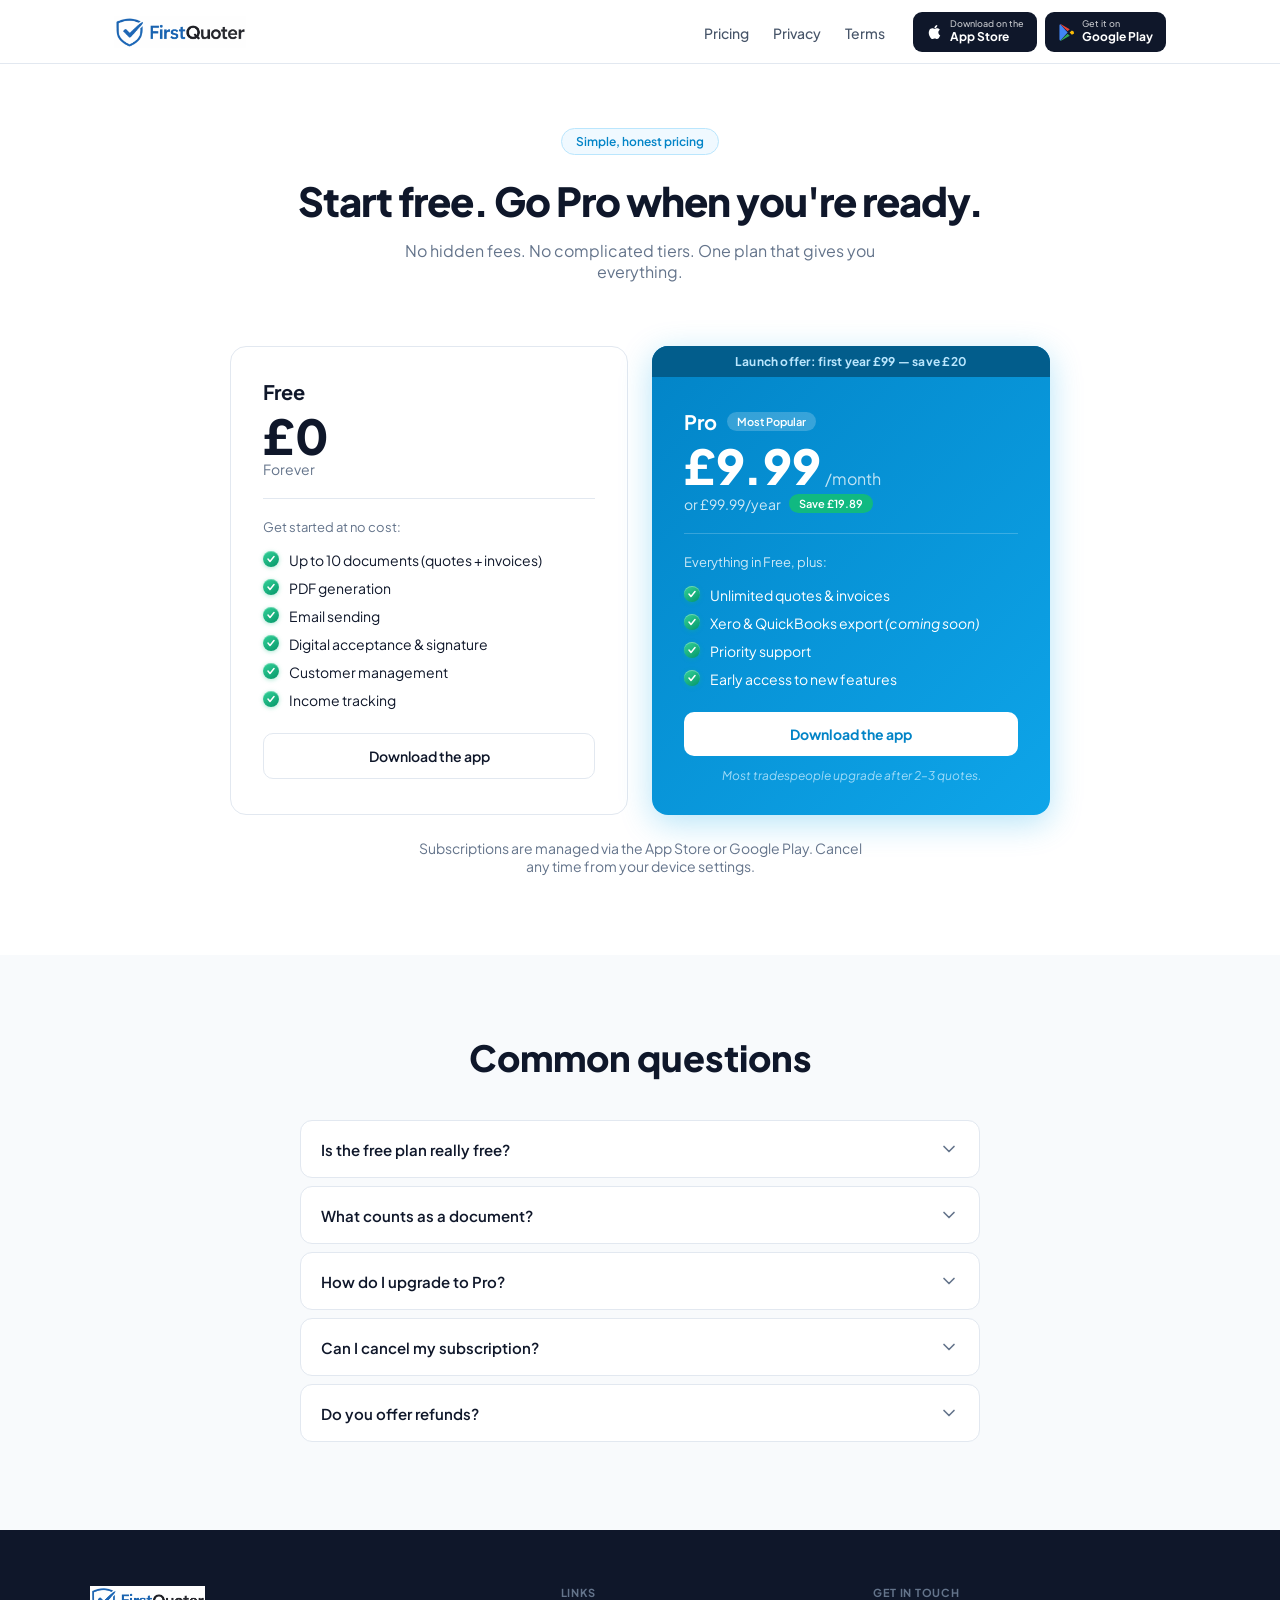
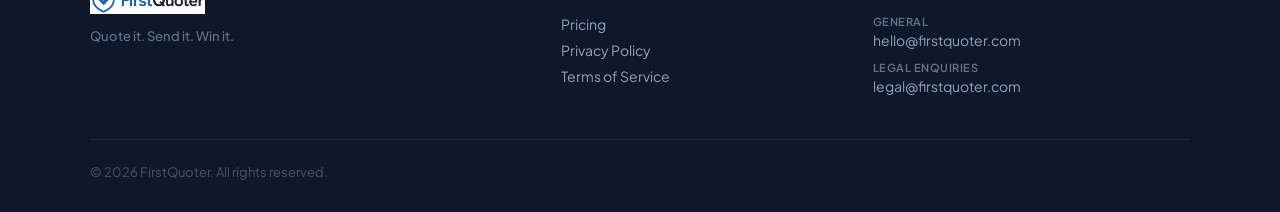
==== pricing.html @ 71fec4ec "Revision 1" ====
<!DOCTYPE html>
<!-- Styles: style.css -->
<html lang="en">
<head>
  <meta charset="UTF-8" />
  <meta name="viewport" content="width=device-width, initial-scale=1.0" />
  <title>Pricing — FirstQuoter</title>
  <meta name="description" content="Simple, honest pricing for FirstQuoter. Start free with 10 documents, upgrade to Pro for £9.99/month." />
  <meta property="og:title" content="Pricing — FirstQuoter" />
  <meta property="og:description" content="Simple, honest pricing. Start free, upgrade to Pro when you're ready." />
  <meta property="og:url" content="https://firstquoter.com/pricing.html" />
  <meta property="og:type" content="website" />
  <meta property="og:image" content="https://firstquoter.com/og-image.png" />
  <meta name="twitter:card" content="summary_large_image" />
  <meta name="twitter:image" content="https://firstquoter.com/og-image.png" />
  <link href="https://fonts.googleapis.com/css2?family=Plus+Jakarta+Sans:wght@400;500;600;700;800&display=swap" rel="stylesheet" />
  <link rel="stylesheet" href="style.css" />
</head>
<body>

<nav class="site-nav">
  <div class="nav-inner">
    <a href="index.html" class="nav-logo">
      <img src="FQ Main Logo.png" alt="FirstQuoter" height="32" />
    </a>
    <div class="nav-right">
      <ul class="nav-links">
        <li><a href="pricing.html">Pricing</a></li>
        <li><a href="privacy.html">Privacy</a></li>
        <li><a href="terms.html">Terms</a></li>
      </ul>
      <div class="nav-badges">
        <!-- TODO: Add App Store link when live -->
        <a href="#" class="store-badge" aria-label="Download on the App Store">
          <svg xmlns="http://www.w3.org/2000/svg" viewBox="0 0 24 24" fill="white" width="17" height="20">
            <path d="M18.71 19.5c-.83 1.24-1.71 2.45-3.05 2.47-1.34.03-1.77-.79-3.29-.79-1.53 0-2 .77-3.27.82-1.31.05-2.3-1.32-3.14-2.53C4.25 17 2.94 12.45 4.7 9.39c.87-1.52 2.43-2.48 4.12-2.51 1.28-.02 2.5.87 3.29.87.78 0 2.26-1.07 3.8-.91.65.03 2.47.26 3.64 1.98-.09.06-2.17 1.28-2.15 3.81.03 3.02 2.65 4.03 2.68 4.04-.03.07-.42 1.44-1.38 2.83M13 3.5c.73-.83 1.94-1.46 2.94-1.5.13 1.17-.34 2.35-1.04 3.19-.69.85-1.83 1.51-2.95 1.42-.15-1.15.41-2.35 1.05-3.11z"/>
          </svg>
          <div class="store-badge-text">
            <span class="store-badge-sub">Download on the</span>
            <span class="store-badge-name">App Store</span>
          </div>
        </a>
        <!-- TODO: Add Google Play link when live -->
        <a href="#" class="store-badge" aria-label="Get it on Google Play">
          <svg xmlns="http://www.w3.org/2000/svg" viewBox="0 0 24 24" width="17" height="17">
            <path d="M3.18 23.76c.32.18.68.2 1.03.06l12.35-7.13-2.96-2.97-10.42 10.04z" fill="#34A853"/>
            <path d="M22.15 10.55l-2.56-1.46L16.4 12l3.2 3.2 2.57-1.49c.74-.43.74-1.73-.02-2.16z" fill="#FBBC05"/>
            <path d="M4.21.18L16.56 7.3l-2.96 2.97L3.18.24A1.18 1.18 0 0 1 4.21.18z" fill="#EA4335"/>
            <path d="M3.18.24C2.45.67 2 1.42 2 2.34v19.32c0 .92.45 1.67 1.18 2.1l10.42-11.76L3.18.24z" fill="#4285F4"/>
          </svg>
          <div class="store-badge-text">
            <span class="store-badge-sub">Get it on</span>
            <span class="store-badge-name">Google Play</span>
          </div>
        </a>
      </div>
    </div>
    <button class="nav-hamburger" aria-label="Toggle menu" aria-expanded="false">
      <span></span><span></span><span></span>
    </button>
  </div>
  <div class="nav-mobile-menu" id="mobile-menu">
    <ul class="nav-links">
      <li><a href="pricing.html">Pricing</a></li>
      <li><a href="privacy.html">Privacy</a></li>
      <li><a href="terms.html">Terms</a></li>
    </ul>
    <div class="nav-badges">
      <!-- TODO: Add App Store link when live -->
      <a href="#" class="store-badge" aria-label="Download on the App Store">
        <svg xmlns="http://www.w3.org/2000/svg" viewBox="0 0 24 24" fill="white" width="17" height="20">
          <path d="M18.71 19.5c-.83 1.24-1.71 2.45-3.05 2.47-1.34.03-1.77-.79-3.29-.79-1.53 0-2 .77-3.27.82-1.31.05-2.3-1.32-3.14-2.53C4.25 17 2.94 12.45 4.7 9.39c.87-1.52 2.43-2.48 4.12-2.51 1.28-.02 2.5.87 3.29.87.78 0 2.26-1.07 3.8-.91.65.03 2.47.26 3.64 1.98-.09.06-2.17 1.28-2.15 3.81.03 3.02 2.65 4.03 2.68 4.04-.03.07-.42 1.44-1.38 2.83M13 3.5c.73-.83 1.94-1.46 2.94-1.5.13 1.17-.34 2.35-1.04 3.19-.69.85-1.83 1.51-2.95 1.42-.15-1.15.41-2.35 1.05-3.11z"/>
        </svg>
        <div class="store-badge-text">
          <span class="store-badge-sub">Download on the</span>
          <span class="store-badge-name">App Store</span>
        </div>
      </a>
      <!-- TODO: Add Google Play link when live -->
      <a href="#" class="store-badge" aria-label="Get it on Google Play">
        <svg xmlns="http://www.w3.org/2000/svg" viewBox="0 0 24 24" width="17" height="17">
          <path d="M3.18 23.76c.32.18.68.2 1.03.06l12.35-7.13-2.96-2.97-10.42 10.04z" fill="#34A853"/>
          <path d="M22.15 10.55l-2.56-1.46L16.4 12l3.2 3.2 2.57-1.49c.74-.43.74-1.73-.02-2.16z" fill="#FBBC05"/>
          <path d="M4.21.18L16.56 7.3l-2.96 2.97L3.18.24A1.18 1.18 0 0 1 4.21.18z" fill="#EA4335"/>
          <path d="M3.18.24C2.45.67 2 1.42 2 2.34v19.32c0 .92.45 1.67 1.18 2.1l10.42-11.76L3.18.24z" fill="#4285F4"/>
        </svg>
        <div class="store-badge-text">
          <span class="store-badge-sub">Get it on</span>
          <span class="store-badge-name">Google Play</span>
        </div>
      </a>
    </div>
  </div>
</nav>

<section class="pricing-hero">
  <span class="pill-badge">Simple, honest pricing</span>
  <h1>Start free. Go Pro when you're ready.</h1>
  <p>No hidden fees. No complicated tiers. One plan that gives you everything.</p>
</section>

<section class="pricing-cards-section">
  <div class="pricing-cards-wrap">

    <!-- FREE CARD -->
    <div class="pricing-card">
      <div class="pricing-plan-name">Free</div>
      <div class="pricing-price">£0</div>
      <div class="pricing-period">Forever</div>
      <hr class="pricing-divider">
      <div class="pricing-features-label">Get started at no cost:</div>
      <ul class="pricing-features-list">
        <li class="pricing-feature-item">
          <div class="tick-badge-sm">
            <svg width="8" height="8" viewBox="0 0 8 8" fill="none">
              <polyline points="1,4 3,6.5 7,1.5" stroke="white" stroke-width="1.5" stroke-linecap="round" stroke-linejoin="round"/>
            </svg>
          </div>
          <span>Up to 10 documents (quotes + invoices)</span>
        </li>
        <li class="pricing-feature-item">
          <div class="tick-badge-sm">
            <svg width="8" height="8" viewBox="0 0 8 8" fill="none">
              <polyline points="1,4 3,6.5 7,1.5" stroke="white" stroke-width="1.5" stroke-linecap="round" stroke-linejoin="round"/>
            </svg>
          </div>
          <span>PDF generation</span>
        </li>
        <li class="pricing-feature-item">
          <div class="tick-badge-sm">
            <svg width="8" height="8" viewBox="0 0 8 8" fill="none">
              <polyline points="1,4 3,6.5 7,1.5" stroke="white" stroke-width="1.5" stroke-linecap="round" stroke-linejoin="round"/>
            </svg>
          </div>
          <span>Email sending</span>
        </li>
        <li class="pricing-feature-item">
          <div class="tick-badge-sm">
            <svg width="8" height="8" viewBox="0 0 8 8" fill="none">
              <polyline points="1,4 3,6.5 7,1.5" stroke="white" stroke-width="1.5" stroke-linecap="round" stroke-linejoin="round"/>
            </svg>
          </div>
          <span>Digital acceptance &amp; signature</span>
        </li>
        <li class="pricing-feature-item">
          <div class="tick-badge-sm">
            <svg width="8" height="8" viewBox="0 0 8 8" fill="none">
              <polyline points="1,4 3,6.5 7,1.5" stroke="white" stroke-width="1.5" stroke-linecap="round" stroke-linejoin="round"/>
            </svg>
          </div>
          <span>Customer management</span>
        </li>
        <li class="pricing-feature-item">
          <div class="tick-badge-sm">
            <svg width="8" height="8" viewBox="0 0 8 8" fill="none">
              <polyline points="1,4 3,6.5 7,1.5" stroke="white" stroke-width="1.5" stroke-linecap="round" stroke-linejoin="round"/>
            </svg>
          </div>
          <span>Income tracking</span>
        </li>
      </ul>
      <!-- TODO: Add App Store link when live -->
      <a href="#" class="btn-outline-full">Download the app</a>
    </div>

    <!-- PRO CARD -->
    <div class="pricing-card-pro" style="overflow:hidden;padding:0;">
      <div class="pro-launch-ribbon">Launch offer: first year £99 — save £20</div>
      <div style="padding:32px;">
      <div class="pricing-plan-row">
        <span class="pricing-plan-name-white">Pro</span>
        <span class="pricing-popular-badge">Most Popular</span>
      </div>
      <div style="display:flex;align-items:baseline;gap:4px;margin-bottom:4px;">
        <span class="pricing-price-white">£9.99</span>
        <span class="pricing-period-white">/month</span>
      </div>
      <div class="pricing-annual-row">
        <span class="pricing-annual-text">or £99.99/year</span>
        <span class="pricing-save-badge">Save £19.89</span>
      </div>
      <hr class="pricing-divider-white">
      <div class="pricing-features-label-white">Everything in Free, plus:</div>
      <ul class="pricing-features-list">
        <li class="pricing-feature-item-white">
          <div class="tick-badge-sm">
            <svg width="8" height="8" viewBox="0 0 8 8" fill="none">
              <polyline points="1,4 3,6.5 7,1.5" stroke="white" stroke-width="1.5" stroke-linecap="round" stroke-linejoin="round"/>
            </svg>
          </div>
          <span>Unlimited quotes &amp; invoices</span>
        </li>
        <li class="pricing-feature-item-white">
          <div class="tick-badge-sm">
            <svg width="8" height="8" viewBox="0 0 8 8" fill="none">
              <polyline points="1,4 3,6.5 7,1.5" stroke="white" stroke-width="1.5" stroke-linecap="round" stroke-linejoin="round"/>
            </svg>
          </div>
          <span>Xero &amp; QuickBooks export <em>(coming soon)</em></span>
        </li>
        <li class="pricing-feature-item-white">
          <div class="tick-badge-sm">
            <svg width="8" height="8" viewBox="0 0 8 8" fill="none">
              <polyline points="1,4 3,6.5 7,1.5" stroke="white" stroke-width="1.5" stroke-linecap="round" stroke-linejoin="round"/>
            </svg>
          </div>
          <span>Priority support</span>
        </li>
        <li class="pricing-feature-item-white">
          <div class="tick-badge-sm">
            <svg width="8" height="8" viewBox="0 0 8 8" fill="none">
              <polyline points="1,4 3,6.5 7,1.5" stroke="white" stroke-width="1.5" stroke-linecap="round" stroke-linejoin="round"/>
            </svg>
          </div>
          <span>Early access to new features</span>
        </li>
      </ul>
      <!-- TODO: Add App Store link when live -->
      <a href="#" class="btn-white-full">Download the app</a>
      <p class="pro-social-proof">Most tradespeople upgrade after 2–3 quotes.</p>
    </div>
    </div>

  </div>
  <p class="pricing-note">Subscriptions are managed via the App Store or Google Play. Cancel any time from your device settings.</p>
</section>

<section class="faq-section">
  <h2>Common questions</h2>
  <div class="faq-list">

    <div class="faq-item">
      <button class="faq-question" aria-expanded="false">
        Is the free plan really free?
        <svg class="faq-chevron" width="20" height="20" viewBox="0 0 24 24" fill="none" stroke="#64748b" stroke-width="2" stroke-linecap="round" stroke-linejoin="round">
          <polyline points="6 9 12 15 18 9"/>
        </svg>
      </button>
      <div class="faq-answer">Yes. Your first 10 documents (quotes and invoices combined) are completely free. No card required to sign up, and the free plan doesn't expire.</div>
    </div>

    <div class="faq-item">
      <button class="faq-question" aria-expanded="false">
        What counts as a document?
        <svg class="faq-chevron" width="20" height="20" viewBox="0 0 24 24" fill="none" stroke="#64748b" stroke-width="2" stroke-linecap="round" stroke-linejoin="round">
          <polyline points="6 9 12 15 18 9"/>
        </svg>
      </button>
      <div class="faq-answer">Any quote you send and any invoice you create counts toward your document limit. Drafts you haven't sent don't count, so you can take your time putting together a quote without using up your allowance.</div>
    </div>

    <div class="faq-item">
      <button class="faq-question" aria-expanded="false">
        How do I upgrade to Pro?
        <svg class="faq-chevron" width="20" height="20" viewBox="0 0 24 24" fill="none" stroke="#64748b" stroke-width="2" stroke-linecap="round" stroke-linejoin="round">
          <polyline points="6 9 12 15 18 9"/>
        </svg>
      </button>
      <div class="faq-answer">Tap the upgrade prompt in the app when you hit your limit, or go to your account settings at any time. Payment is handled securely via the App Store or Google Play. No card details are ever shared with FirstQuoter directly.</div>
    </div>

    <div class="faq-item">
      <button class="faq-question" aria-expanded="false">
        Can I cancel my subscription?
        <svg class="faq-chevron" width="20" height="20" viewBox="0 0 24 24" fill="none" stroke="#64748b" stroke-width="2" stroke-linecap="round" stroke-linejoin="round">
          <polyline points="6 9 12 15 18 9"/>
        </svg>
      </button>
      <div class="faq-answer">Yes, at any time through your device's subscription settings (App Store or Google Play). You'll keep Pro access until the end of your current billing period and won't be charged again after that.</div>
    </div>

    <div class="faq-item">
      <button class="faq-question" aria-expanded="false">
        Do you offer refunds?
        <svg class="faq-chevron" width="20" height="20" viewBox="0 0 24 24" fill="none" stroke="#64748b" stroke-width="2" stroke-linecap="round" stroke-linejoin="round">
          <polyline points="6 9 12 15 18 9"/>
        </svg>
      </button>
      <div class="faq-answer">Refunds are handled by Apple or Google in line with their standard policies. If you have an issue, contact us at <a href="mailto:hello@firstquoter.com">hello@firstquoter.com</a> and we'll do our best to help.</div>
    </div>

  </div>
</section>

<footer class="site-footer">
  <div class="footer-inner">
    <div class="footer-grid">
      <div>
        <div class="footer-logo">
          <a href="index.html"><img src="FQ Main Logo.png" alt="FirstQuoter" height="28" /></a>
        </div>
        <p class="footer-tagline">Quote it. Send it. Win it.</p>
      </div>
      <div class="footer-col">
        <h4>Links</h4>
        <a href="pricing.html">Pricing</a>
        <a href="privacy.html">Privacy Policy</a>
        <a href="terms.html">Terms of Service</a>
      </div>
      <div class="footer-col">
        <h4>Get in touch</h4>
        <div class="footer-contact">
          <span class="footer-contact-label">General</span>
          <a href="mailto:hello@firstquoter.com">hello@firstquoter.com</a>
          <span class="footer-contact-label">Legal enquiries</span>
          <a href="mailto:legal@firstquoter.com">legal@firstquoter.com</a>
        </div>
      </div>
    </div>
    <div class="footer-bottom">
      &copy; 2026 FirstQuoter. All rights reserved.
    </div>
  </div>
</footer>

<script>
  // Hamburger menu
  const hamburger = document.querySelector('.nav-hamburger');
  const mobileMenu = document.getElementById('mobile-menu');
  hamburger.addEventListener('click', () => {
    const isOpen = mobileMenu.classList.toggle('open');
    hamburger.setAttribute('aria-expanded', isOpen);
  });
  document.querySelectorAll('#mobile-menu a').forEach(link => {
    link.addEventListener('click', () => {
      mobileMenu.classList.remove('open');
      hamburger.setAttribute('aria-expanded', 'false');
    });
  });

  // FAQ accordion
  document.querySelectorAll('.faq-question').forEach(btn => {
    btn.addEventListener('click', () => {
      const item = btn.closest('.faq-item');
      const isOpen = item.classList.contains('open');
      // Close all
      document.querySelectorAll('.faq-item').forEach(i => {
        i.classList.remove('open');
        i.querySelector('.faq-question').setAttribute('aria-expanded', 'false');
      });
      // Open clicked if it was closed
      if (!isOpen) {
        item.classList.add('open');
        btn.setAttribute('aria-expanded', 'true');
      }
    });
  });
</script>
</body>
</html>
---- style.css ----
/* ============================================================
   FirstQuoter – style.css
   Shared across: index.html, pricing.html, privacy.html, terms.html
   ============================================================ */

/* ------------------------------------------------------------
   CSS Variables
   ------------------------------------------------------------ */
:root {
  --blue: #0ea5e9;
  --blue-dark: #0284c7;
  --blue-light: #f0f9ff;
  --blue-border: #bae6fd;
  --near-black: #0f172a;
  --grey: #64748b;
  --mid-grey: #475569;
  --light-grey: #f8fafc;
  --border: #e2e8f0;
  --white: #ffffff;
  --green: #16a34a;
  --green-light: #f0fdf4;
  --green-dark: #166534;
}

/* ------------------------------------------------------------
   Base Reset
   ------------------------------------------------------------ */
*, *::before, *::after {
  box-sizing: border-box;
}

* {
  margin: 0;
  padding: 0;
}

img {
  max-width: 100%;
}

body {
  font-family: 'Plus Jakarta Sans', sans-serif;
  color: var(--near-black);
  background: #fff;
  -webkit-font-smoothing: antialiased;
}

/* ============================================================
   NAV
   ============================================================ */
.site-nav {
  height: 64px;
  background: #fff;
  border-bottom: 1px solid var(--border);
  position: sticky;
  top: 0;
  z-index: 100;
}

.nav-inner {
  max-width: 1100px;
  margin: 0 auto;
  padding: 0 24px;
  height: 64px;
  display: flex;
  align-items: center;
  justify-content: space-between;
}

.nav-logo img {
  height: 32px;
  width: auto;
  display: block;
}

.nav-right {
  display: flex;
  align-items: center;
  gap: 28px;
}

.nav-links {
  list-style: none;
  display: flex;
  gap: 24px;
}

.nav-links a {
  font-size: 14px;
  font-weight: 500;
  color: var(--mid-grey);
  text-decoration: none;
  transition: color 0.18s;
}

.nav-links a:hover {
  color: var(--near-black);
}

.nav-badges {
  display: flex;
  gap: 8px;
}

/* Store badge */
.store-badge {
  display: inline-flex;
  align-items: center;
  gap: 7px;
  background: #0f172a;
  border-radius: 9px;
  padding: 7px 13px;
  text-decoration: none;
  color: #fff;
  white-space: nowrap;
}

.store-badge-text {
  display: flex;
  flex-direction: column;
  line-height: 1.2;
}

.store-badge-sub {
  font-size: 9px;
  font-weight: 500;
  opacity: 0.75;
}

.store-badge-name {
  font-size: 12px;
  font-weight: 700;
}

/* Hamburger (hidden on desktop) */
.nav-hamburger {
  display: none;
  flex-direction: column;
  gap: 5px;
  background: none;
  border: none;
  cursor: pointer;
  padding: 4px;
}

.nav-hamburger span {
  display: block;
  width: 22px;
  height: 2px;
  background: var(--near-black);
  border-radius: 2px;
  transition: all 0.2s;
}

/* Mobile menu (hidden by default) */
.nav-mobile-menu {
  display: none;
  flex-direction: column;
  gap: 12px;
  background: #fff;
  border-top: 1px solid var(--border);
  padding: 16px 24px 20px;
}

.nav-mobile-menu.open {
  display: flex;
}

.nav-mobile-menu .nav-links {
  flex-direction: column;
  gap: 4px;
}

.nav-mobile-menu .nav-links a {
  font-size: 15px;
  padding: 8px 0;
  display: block;
}

.nav-mobile-menu .nav-badges {
  flex-wrap: wrap;
  gap: 8px;
}

/* ============================================================
   FOOTER
   ============================================================ */
.site-footer {
  background: #0f172a;
  padding: 56px 40px 32px;
}

.footer-inner {
  max-width: 1100px;
  margin: 0 auto;
}

.footer-grid {
  display: grid;
  grid-template-columns: 1.6fr 1fr 1.2fr;
  gap: 48px;
  margin-bottom: 40px;
}

.footer-logo {
  margin-bottom: 10px;
}

.footer-logo img {
  height: 28px;
  width: auto;
}

.footer-tagline {
  font-size: 13px;
  color: #64748b;
  font-weight: 500;
  margin-top: 8px;
}

.footer-col h4 {
  font-size: 11px;
  font-weight: 700;
  color: #64748b;
  text-transform: uppercase;
  letter-spacing: 0.7px;
  margin-bottom: 16px;
}

.footer-col a {
  color: #94a3b8;
  text-decoration: none;
  display: block;
  margin-bottom: 8px;
  font-size: 14px;
  transition: color 0.18s;
}

.footer-col a:hover {
  color: #e2e8f0;
}

.footer-contact-label {
  display: block;
  font-size: 11px;
  font-weight: 600;
  text-transform: uppercase;
  letter-spacing: 0.5px;
  color: #64748b;
  margin-top: 12px;
  margin-bottom: 3px;
}

.footer-contact-label:first-child {
  margin-top: 0;
}

.footer-contact a {
  color: #94a3b8;
  text-decoration: none;
  display: block;
  margin-bottom: 4px;
  font-size: 14px;
  transition: color 0.18s;
}

.footer-contact a:hover {
  color: #e2e8f0;
}

.footer-bottom {
  padding-top: 24px;
  border-top: 1px solid #1e293b;
  font-size: 13px;
  color: #475569;
}

/* ============================================================
   SHARED COMPONENTS
   ============================================================ */

/* Container */
.container {
  max-width: 1100px;
  margin: 0 auto;
  padding: 0 40px;
}

/* Pill badge */
.pill-badge {
  display: inline-flex;
  align-items: center;
  background: var(--blue-light);
  color: var(--blue-dark);
  border: 1px solid var(--blue-border);
  border-radius: 20px;
  padding: 5px 14px;
  font-size: 12px;
  font-weight: 600;
  margin-bottom: 20px;
}

/* Section heading block (centred) */
.section-label {
  font-size: 12px;
  font-weight: 700;
  text-transform: uppercase;
  letter-spacing: 0.8px;
  color: var(--blue);
  margin-bottom: 12px;
}

.section-heading {
  font-size: 36px;
  font-weight: 800;
  color: var(--near-black);
  letter-spacing: -1.2px;
  line-height: 1.15;
  margin-bottom: 16px;
}

.section-subtext {
  font-size: 16px;
  color: var(--grey);
  line-height: 1.65;
  max-width: 560px;
  margin: 0 auto 48px;
}

.section-center {
  text-align: center;
}

/* Green tick badge (3D gradient) */
.tick-badge {
  width: 20px;
  height: 20px;
  min-width: 20px;
  border-radius: 50%;
  background: linear-gradient(145deg, #34d399, #059669);
  box-shadow: 0 2px 6px rgba(16, 185, 129, 0.35), inset 0 1px 0 rgba(255, 255, 255, 0.3);
  display: flex;
  align-items: center;
  justify-content: center;
}

.tick-badge svg {
  display: block;
}

/* Smaller variant for feature lists */
.tick-badge-sm {
  width: 16px;
  height: 16px;
  min-width: 16px;
  border-radius: 50%;
  background: linear-gradient(145deg, #34d399, #059669);
  box-shadow: 0 1px 4px rgba(16, 185, 129, 0.35), inset 0 1px 0 rgba(255, 255, 255, 0.3);
  display: flex;
  align-items: center;
  justify-content: center;
}

/* ============================================================
   HERO SECTION
   ============================================================ */
.hero {
  padding: 80px 0 64px;
  background: #fff;
  overflow: hidden;
}

.hero-grid {
  display: grid;
  grid-template-columns: 1fr 1fr;
  gap: 64px;
  align-items: center;
}

.hero-left {
  padding-right: 16px;
}

.hero-h1 {
  font-size: 52px;
  font-weight: 800;
  letter-spacing: -2px;
  line-height: 1.1;
  color: var(--near-black);
  margin-bottom: 22px;
}

.hero-h1 .accent {
  color: var(--blue);
}

.hero-sub {
  font-size: 17px;
  color: var(--grey);
  line-height: 1.65;
  margin-bottom: 32px;
  max-width: 440px;
}

.hero-ctas {
  display: flex;
  gap: 10px;
  flex-wrap: wrap;
  margin-bottom: 28px;
}

.btn-store-dark {
  display: inline-flex;
  align-items: center;
  gap: 8px;
  background: #0f172a;
  color: #fff;
  border-radius: 11px;
  padding: 12px 20px;
  font-size: 13px;
  font-weight: 600;
  text-decoration: none;
  transition: background 0.18s;
  border: none;
  cursor: pointer;
}

.btn-store-dark:hover {
  background: #1e293b;
}

.btn-store-light {
  display: inline-flex;
  align-items: center;
  gap: 8px;
  background: #fff;
  color: var(--near-black);
  border: 1.5px solid var(--border);
  border-radius: 11px;
  padding: 12px 20px;
  font-size: 13px;
  font-weight: 600;
  text-decoration: none;
  transition: border-color 0.18s, background 0.18s;
  cursor: pointer;
}

.btn-store-light:hover {
  background: var(--light-grey);
}

.hero-trust {
  display: flex;
  gap: 20px;
  flex-wrap: wrap;
  align-items: center;
}

.trust-item {
  display: flex;
  align-items: center;
  gap: 7px;
  font-size: 13px;
  color: var(--mid-grey);
  font-weight: 500;
}

/* Phone mockup */
.hero-right {
  display: flex;
  justify-content: center;
  position: relative;
}

.phone-wrap {
  position: relative;
  display: inline-block;
}

.phone-shell {
  width: 264px;
  background: #1e293b;
  border-radius: 40px;
  padding: 14px;
  box-shadow: 0 32px 64px rgba(0, 0, 0, 0.18), 0 0 0 1px rgba(255, 255, 255, 0.08);
}

.phone-notch {
  width: 80px;
  height: 26px;
  background: #0f172a;
  border-radius: 13px;
  margin: 0 auto 10px;
}

.phone-screen {
  background: #f8fafc;
  border-radius: 28px;
  overflow: hidden;
}

.phone-header {
  background: #fff;
  padding: 16px;
  display: flex;
  align-items: center;
  justify-content: space-between;
  border-bottom: 1px solid #f1f5f9;
}

.phone-header-title {
  font-size: 18px;
  font-weight: 700;
  color: var(--near-black);
}

.phone-add-btn {
  width: 30px;
  height: 30px;
  background: #0ea5e9;
  border-radius: 8px;
  display: flex;
  align-items: center;
  justify-content: center;
  color: #fff;
  font-size: 20px;
  line-height: 1;
  font-weight: 300;
}

.phone-cards {
  padding: 10px 10px 8px;
  display: flex;
  flex-direction: column;
  gap: 8px;
}

.phone-card {
  background: #fff;
  border-radius: 12px;
  border: 1px solid #f1f5f9;
  padding: 12px;
}

.phone-card-top {
  display: flex;
  align-items: center;
  justify-content: space-between;
  margin-bottom: 4px;
}

.phone-card-ref {
  font-size: 10px;
  color: #94a3b8;
  text-transform: uppercase;
  letter-spacing: 0.5px;
}

.phone-card-badge {
  font-size: 10px;
  font-weight: 600;
  border-radius: 6px;
  padding: 2px 7px;
}

.badge-accepted {
  background: #dcfce7;
  color: #15803d;
}

.badge-sent {
  background: #e0f2fe;
  color: #0284c7;
}

.badge-draft {
  background: #f1f5f9;
  color: #64748b;
}

.phone-card-title {
  font-size: 12px;
  font-weight: 600;
  color: var(--near-black);
  margin-bottom: 2px;
}

.phone-card-customer {
  font-size: 11px;
  color: #64748b;
  margin-bottom: 6px;
}

.phone-card-amount {
  font-size: 13px;
  font-weight: 700;
  color: var(--near-black);
}

.phone-tabs {
  background: #fff;
  border-top: 1px solid #f1f5f9;
  display: grid;
  grid-template-columns: repeat(4, 1fr);
  padding: 8px 0 12px;
}

.phone-tab {
  display: flex;
  flex-direction: column;
  align-items: center;
  gap: 3px;
}

.phone-tab svg {
  width: 20px;
  height: 20px;
}

.phone-tab-label {
  font-size: 9px;
  font-weight: 600;
  color: #94a3b8;
}

.phone-tab.active .phone-tab-label {
  color: #0ea5e9;
}

.phone-tab.active svg {
  stroke: #0ea5e9 !important;
}

/* Toast notification */
.phone-toast {
  position: absolute;
  top: 20px;
  right: -24px;
  background: #fff;
  border-radius: 12px;
  padding: 10px 14px;
  box-shadow: 0 8px 24px rgba(0, 0, 0, 0.12);
  border-left: 3px solid #10b981;
  width: 190px;
  animation: toastPulse 4s ease-in-out infinite;
}

.phone-toast-title {
  font-size: 11px;
  font-weight: 700;
  color: var(--near-black);
  margin-bottom: 2px;
}

.phone-toast-sub {
  font-size: 10px;
  color: #64748b;
}

@keyframes toastPulse {
  0%   { opacity: 0; transform: translateY(8px); }
  15%  { opacity: 1; transform: translateY(0); }
  75%  { opacity: 1; transform: translateY(0); }
  100% { opacity: 0; transform: translateY(8px); }
}

/* ============================================================
   HOW IT WORKS SECTION
   ============================================================ */
.how-it-works {
  background: #f8fafc;
  padding: 80px 0;
}

.steps-grid {
  display: grid;
  grid-template-columns: 1fr 40px 1fr 40px 1fr;
  align-items: start;
  gap: 0;
}

.step-arrow {
  display: flex;
  align-items: flex-start;
  justify-content: center;
  padding-top: 22px;
}

.step-number {
  width: 44px;
  height: 44px;
  background: linear-gradient(135deg, #0ea5e9, #0284c7);
  border-radius: 12px;
  box-shadow: 0 4px 12px rgba(14, 165, 233, 0.3);
  color: #fff;
  font-size: 20px;
  font-weight: 800;
  display: flex;
  align-items: center;
  justify-content: center;
  margin-bottom: 16px;
}

.step h3 {
  font-size: 17px;
  font-weight: 700;
  color: var(--near-black);
  margin-bottom: 8px;
}

.step p {
  font-size: 14.5px;
  color: var(--grey);
  line-height: 1.65;
}

/* ============================================================
   FEATURES SECTION
   ============================================================ */
.features {
  background: #fff;
  padding: 80px 0;
}

.features-grid {
  display: grid;
  grid-template-columns: repeat(3, 1fr);
  gap: 20px;
}

.feature-card {
  background: #fff;
  border: 1px solid var(--border);
  border-radius: 14px;
  padding: 24px;
}

.feature-icon-wrap {
  width: 44px;
  height: 44px;
  border-radius: 11px;
  display: flex;
  align-items: center;
  justify-content: center;
  margin-bottom: 14px;
}

.feature-card h3 {
  font-size: 15px;
  font-weight: 700;
  color: var(--near-black);
  margin-bottom: 6px;
}

.feature-card p {
  font-size: 13.5px;
  color: var(--grey);
  line-height: 1.6;
}

/* ============================================================
   BUILT FOR TRADES SECTION
   ============================================================ */
.built-for-trades {
  background: #f8fafc;
  padding: 80px 0;
}

/* Flow sequence grid */
.flow-grid {
  display: grid;
  grid-template-columns: 1fr 40px 1fr 40px 1fr;
  align-items: start;
  gap: 0;
  margin-bottom: 24px;
}

.flow-arrow {
  display: flex;
  align-items: flex-start;
  justify-content: center;
  padding-top: 60px;
}

/* Flow card shared */
.flow-card {
  background: #fff;
  border-radius: 16px;
  border: 1px solid var(--border);
  overflow: hidden;
}

.flow-card-header-blue {
  background: linear-gradient(135deg, #0284c7, #0ea5e9);
  padding: 16px 20px;
}

.flow-card-ref {
  font-size: 11px;
  text-transform: uppercase;
  letter-spacing: 0.5px;
  color: rgba(255, 255, 255, 0.6);
  margin-bottom: 4px;
}

.flow-card-status-pill {
  display: inline-block;
  background: rgba(255, 255, 255, 0.2);
  color: #fff;
  font-size: 10px;
  font-weight: 600;
  border-radius: 10px;
  padding: 2px 8px;
  margin-bottom: 8px;
}

.flow-card-title {
  font-size: 15px;
  font-weight: 700;
  color: #fff;
  margin-bottom: 2px;
}

.flow-card-customer {
  font-size: 12px;
  color: rgba(255, 255, 255, 0.75);
}

/* Quote card body */
.flow-quote-body {
  padding: 0;
}

.flow-quote-row {
  display: flex;
  justify-content: space-between;
  padding: 8px 20px;
  border-bottom: 1px solid #f1f5f9;
  font-size: 12px;
}

.flow-quote-row span:first-child {
  color: #64748b;
}

.flow-quote-row span:last-child {
  font-weight: 500;
  color: var(--near-black);
}

.flow-quote-total {
  background: #f8fafc;
  border-top: 1px solid var(--border);
  padding: 10px 20px;
  display: flex;
  justify-content: space-between;
  font-size: 13px;
  font-weight: 700;
  color: var(--near-black);
}

/* Email card */
.flow-email-topbar {
  background: #1e293b;
  padding: 10px 14px;
  display: flex;
  gap: 6px;
  align-items: center;
}

.dot {
  width: 8px;
  height: 8px;
  border-radius: 50%;
}

.dot-red   { background: #ef4444; }
.dot-amber { background: #f59e0b; }
.dot-green { background: #22c55e; }

.flow-email-body {
  padding: 14px 18px;
}

.flow-email-meta {
  font-size: 10px;
  color: #94a3b8;
  margin-bottom: 8px;
  line-height: 1.6;
}

.flow-email-meta strong {
  color: #0f172a;
}

.flow-email-subject {
  font-size: 12px;
  font-weight: 700;
  color: #0f172a;
  margin-bottom: 6px;
}

.flow-email-preview {
  font-size: 11px;
  color: #64748b;
  margin-bottom: 12px;
  line-height: 1.5;
}

.flow-email-btn {
  background: #0ea5e9;
  color: #fff;
  font-size: 11px;
  font-weight: 700;
  border-radius: 7px;
  padding: 8px;
  text-align: center;
  display: block;
}

/* Acceptance card */
.flow-accept-header {
  padding: 14px 18px;
  border-bottom: 1px solid var(--border);
}

.flow-accept-title {
  font-size: 13px;
  font-weight: 700;
  color: var(--near-black);
  margin-bottom: 2px;
}

.flow-accept-sub {
  font-size: 11px;
  color: #94a3b8;
}

.flow-accept-body {
  padding: 12px 18px;
}

.flow-sig-box {
  border: 1.5px dashed #cbd5e1;
  border-radius: 10px;
  height: 64px;
  background: #fafafa;
  overflow: hidden;
  position: relative;
  margin-bottom: 10px;
}

.flow-sig-baseline {
  position: absolute;
  bottom: 14px;
  left: 0;
  right: 0;
  height: 1px;
  background: #e2e8f0;
}

.flow-sig-svg {
  position: absolute;
  top: 0;
  left: 0;
  width: 100%;
  height: 100%;
}

.flow-accepted-row {
  background: #f0fdf4;
  border-radius: 8px;
  padding: 8px 12px;
  display: flex;
  align-items: center;
  gap: 8px;
  margin-bottom: 8px;
}

.flow-accepted-tick {
  width: 20px;
  height: 20px;
  min-width: 20px;
  border-radius: 50%;
  background: #16a34a;
  display: flex;
  align-items: center;
  justify-content: center;
}

.flow-accepted-text {
  font-size: 11px;
  font-weight: 600;
  color: #166534;
}

.flow-accepted-meta {
  font-size: 10px;
  color: #94a3b8;
}

/* Flow labels grid */
.flow-labels {
  display: grid;
  grid-template-columns: 1fr 40px 1fr 40px 1fr;
  gap: 0;
  margin-top: 16px;
}

.flow-label {
  text-align: center;
}

.flow-label-title {
  font-size: 13px;
  font-weight: 700;
  color: var(--near-black);
  margin-bottom: 4px;
}

.flow-label-sub {
  font-size: 12px;
  color: #94a3b8;
}

.flow-label-empty {
  /* placeholder for arrow columns */
}

/* Transition line */
.flow-transition {
  text-align: center;
  margin-top: 56px;
}

.flow-transition-heading {
  font-size: 18px;
  font-weight: 700;
  color: var(--near-black);
  margin-bottom: 6px;
}

.flow-transition-sub {
  font-size: 14px;
  color: #94a3b8;
}

/* PDF mockup */
.pdf-mockup-wrap {
  display: flex;
  justify-content: center;
  margin-top: 40px;
}

.pdf-pages {
  position: relative;
  width: 560px;
  max-width: 100%;
}

.pdf-back-2 {
  position: absolute;
  top: 10px;
  left: 10px;
  right: -10px;
  bottom: -10px;
  background: #e2e8f0;
  border-radius: 6px;
}

.pdf-back-1 {
  position: absolute;
  top: 5px;
  left: 5px;
  right: -5px;
  bottom: -5px;
  background: #f1f5f9;
  border-radius: 6px;
}

.pdf-page {
  position: relative;
  background: #fff;
  border-radius: 6px;
  box-shadow: 0 20px 60px rgba(0, 0, 0, 0.15), 0 4px 16px rgba(0, 0, 0, 0.08);
  overflow: hidden;
}

.pdf-header {
  background: linear-gradient(135deg, #0f172a 0%, #1e3a5f 100%);
  padding: 28px 32px;
  display: flex;
  justify-content: space-between;
  align-items: flex-start;
}

.pdf-biz-box {
  background: rgba(255, 255, 255, 0.1);
  border: 1px solid rgba(255, 255, 255, 0.15);
  border-radius: 8px;
  padding: 8px 14px;
  display: inline-block;
  margin-bottom: 10px;
}

.pdf-biz-name {
  font-size: 14px;
  font-weight: 800;
  color: #fff;
}

.pdf-contact {
  font-size: 11px;
  color: rgba(255, 255, 255, 0.55);
  line-height: 1.5;
}

.pdf-right {
  text-align: right;
}

.pdf-quote-label {
  font-size: 30px;
  font-weight: 800;
  color: #38bdf8;
  letter-spacing: -1px;
}

.pdf-quote-meta {
  font-size: 11px;
  color: rgba(255, 255, 255, 0.55);
  margin-top: 4px;
}

.pdf-accent-bar {
  height: 4px;
  background: linear-gradient(90deg, #0ea5e9, #38bdf8);
}

.pdf-body {
  padding: 24px 32px 0;
}

.pdf-meta-row {
  display: grid;
  grid-template-columns: 1fr 1fr;
  gap: 24px;
  padding-bottom: 20px;
  border-bottom: 1px solid #f1f5f9;
  margin-bottom: 16px;
}

.pdf-meta-label {
  font-size: 9px;
  text-transform: uppercase;
  letter-spacing: 0.5px;
  color: #94a3b8;
  margin-bottom: 4px;
}

.pdf-meta-value {
  font-size: 12px;
  font-weight: 500;
  color: var(--near-black);
  line-height: 1.5;
}

.pdf-meta-value-grey {
  font-size: 12px;
  color: #64748b;
  line-height: 1.5;
}

.pdf-job-title {
  font-size: 17px;
  font-weight: 800;
  color: var(--near-black);
  margin-bottom: 16px;
  padding-bottom: 12px;
  border-bottom: 1px solid #f1f5f9;
}

.pdf-table {
  width: 100%;
  border-collapse: collapse;
}

.pdf-table th {
  font-size: 9px;
  text-transform: uppercase;
  letter-spacing: 0.5px;
  color: #94a3b8;
  padding: 0 0 8px;
  border-bottom: 1px solid var(--border);
  font-weight: 600;
}

.pdf-table th:last-child {
  text-align: right;
}

.pdf-table td {
  font-size: 12px;
  color: #374151;
  padding: 9px 0;
  border-bottom: 1px solid #f1f5f9;
  vertical-align: top;
}

.pdf-table td:last-child {
  text-align: right;
  font-weight: 600;
  color: var(--near-black);
}

.pdf-table td:nth-child(2),
.pdf-table td:nth-child(3) {
  white-space: nowrap;
}

.pdf-item-sub {
  font-size: 10px;
  color: #94a3b8;
  display: block;
  margin-top: 2px;
}

.pdf-totals {
  padding: 12px 32px 0;
}

.pdf-total-row {
  display: flex;
  justify-content: flex-end;
  gap: 48px;
  padding: 4px 0;
  font-size: 12px;
}

.pdf-total-label {
  color: #64748b;
}

.pdf-total-value {
  color: var(--near-black);
  min-width: 80px;
  text-align: right;
}

.pdf-grand-total {
  display: flex;
  justify-content: flex-end;
  gap: 48px;
  padding: 10px 0;
  margin-top: 6px;
  border-top: 2px solid #0ea5e9;
  font-size: 15px;
  font-weight: 800;
}

.pdf-grand-total .pdf-total-label {
  color: var(--near-black);
}

.pdf-grand-total .pdf-total-value {
  color: #0ea5e9;
  min-width: 80px;
  text-align: right;
}

.pdf-footer-cols {
  display: grid;
  grid-template-columns: 1fr 1fr;
  gap: 24px;
  padding: 16px 32px;
  border-top: 1px solid #f1f5f9;
  margin-top: 16px;
}

.pdf-footer-label {
  font-size: 9px;
  text-transform: uppercase;
  letter-spacing: 0.5px;
  color: #94a3b8;
  margin-bottom: 4px;
}

.pdf-footer-text {
  font-size: 11px;
  color: #64748b;
  line-height: 1.6;
}

.pdf-sig-strip {
  background: #f8fafc;
  border-top: 1px solid var(--border);
  padding: 16px 32px;
  display: flex;
  justify-content: space-between;
  align-items: flex-start;
}

.pdf-sig-label {
  font-size: 9px;
  text-transform: uppercase;
  letter-spacing: 0.5px;
  color: #94a3b8;
  margin-bottom: 8px;
}

.pdf-sig-box {
  background: #fff;
  border: 1px solid var(--border);
  border-radius: 8px;
  padding: 10px 14px;
  margin-bottom: 8px;
}

.pdf-sig-row {
  display: flex;
  align-items: center;
  gap: 6px;
  margin-bottom: 2px;
}

.pdf-sig-tick {
  width: 18px;
  height: 18px;
  min-width: 18px;
  border-radius: 50%;
  background: #16a34a;
  display: flex;
  align-items: center;
  justify-content: center;
}

.pdf-sig-name {
  font-size: 11px;
  font-weight: 600;
  color: #166534;
}

.pdf-sig-meta {
  font-size: 10px;
  color: #94a3b8;
  margin-top: 2px;
}

.pdf-accepted-pill {
  background: #dcfce7;
  color: #15803d;
  font-size: 11px;
  font-weight: 700;
  padding: 6px 14px;
  border-radius: 20px;
  align-self: center;
}

/* ============================================================
   PRICING CTA BANNER
   ============================================================ */
.pricing-cta {
  background: linear-gradient(135deg, #0284c7 0%, #0ea5e9 50%, #38bdf8 100%);
  padding: 80px 40px;
  text-align: center;
}

.pricing-cta h2 {
  font-size: 38px;
  font-weight: 800;
  color: #fff;
  letter-spacing: -1px;
  margin-bottom: 14px;
}

.pricing-cta p {
  font-size: 16px;
  color: rgba(255, 255, 255, 0.85);
  margin-bottom: 32px;
}

.btn-cta-white {
  display: inline-block;
  background: #fff;
  color: #0284c7;
  border-radius: 11px;
  padding: 14px 28px;
  font-size: 15px;
  font-weight: 700;
  text-decoration: none;
  transition: transform 0.18s;
}

.btn-cta-white:hover {
  transform: translateY(-1px);
}

/* ============================================================
   PRICING PAGE
   ============================================================ */
.pricing-hero {
  background: #fff;
  padding: 64px 40px;
  text-align: center;
}

.pricing-hero h1 {
  font-size: 40px;
  font-weight: 800;
  letter-spacing: -1px;
  color: var(--near-black);
  margin-bottom: 14px;
}

.pricing-hero p {
  font-size: 16px;
  color: var(--grey);
  max-width: 480px;
  margin: 0 auto;
}

.pricing-cards-section {
  background: #fff;
  padding: 0 40px 80px;
}

.pricing-cards-wrap {
  display: grid;
  grid-template-columns: 1fr 1fr;
  gap: 24px;
  max-width: 820px;
  margin: 0 auto;
}

.pricing-card {
  background: #fff;
  border: 1px solid var(--border);
  border-radius: 16px;
  padding: 32px;
}

.pricing-card-pro {
  background: linear-gradient(135deg, #0284c7, #0ea5e9);
  border-radius: 16px;
  padding: 32px;
  box-shadow: 0 8px 32px rgba(14, 165, 233, 0.3);
}

.pricing-plan-name {
  font-size: 20px;
  font-weight: 700;
  color: var(--near-black);
  margin-bottom: 8px;
}

.pricing-plan-name-white {
  font-size: 20px;
  font-weight: 700;
  color: #fff;
}

.pricing-plan-row {
  display: flex;
  align-items: center;
  gap: 10px;
  margin-bottom: 8px;
}

.pricing-popular-badge {
  background: rgba(255, 255, 255, 0.2);
  color: #fff;
  font-size: 11px;
  font-weight: 600;
  border-radius: 20px;
  padding: 3px 10px;
}

.pricing-price {
  font-size: 48px;
  font-weight: 800;
  color: var(--near-black);
  line-height: 1;
}

.pricing-price-white {
  font-size: 48px;
  font-weight: 800;
  color: #fff;
  line-height: 1;
}

.pricing-period {
  font-size: 14px;
  color: var(--grey);
  margin-bottom: 16px;
}

.pricing-period-white {
  font-size: 16px;
  color: rgba(255, 255, 255, 0.75);
  display: inline;
}

.pricing-annual-row {
  display: flex;
  align-items: center;
  gap: 8px;
  margin-bottom: 16px;
}

.pricing-annual-text {
  font-size: 14px;
  color: rgba(255, 255, 255, 0.8);
}

.pricing-save-badge {
  background: #10b981;
  color: #fff;
  font-size: 11px;
  font-weight: 600;
  border-radius: 20px;
  padding: 3px 10px;
}

.pricing-divider {
  border: none;
  border-top: 1px solid var(--border);
  margin: 20px 0;
}

.pricing-divider-white {
  border: none;
  border-top: 1px solid rgba(255, 255, 255, 0.2);
  margin: 20px 0;
}

.pricing-features-label {
  font-size: 13px;
  color: var(--grey);
  margin-bottom: 16px;
}

.pricing-features-label-white {
  font-size: 13px;
  color: rgba(255, 255, 255, 0.8);
  margin-bottom: 16px;
}

.pricing-features-list {
  list-style: none;
  display: flex;
  flex-direction: column;
  gap: 10px;
  margin-bottom: 24px;
}

.pricing-feature-item {
  display: flex;
  align-items: flex-start;
  gap: 10px;
  font-size: 14px;
  color: var(--near-black);
}

.pricing-feature-item-white {
  display: flex;
  align-items: flex-start;
  gap: 10px;
  font-size: 14px;
  color: #fff;
}

.btn-outline-full {
  display: block;
  width: 100%;
  text-align: center;
  background: #fff;
  color: var(--near-black);
  border: 1.5px solid var(--border);
  border-radius: 10px;
  padding: 13px;
  font-size: 14px;
  font-weight: 600;
  text-decoration: none;
  transition: background 0.18s;
}

.btn-outline-full:hover {
  background: var(--light-grey);
}

.btn-white-full {
  display: block;
  width: 100%;
  text-align: center;
  background: #fff;
  color: #0284c7;
  border-radius: 10px;
  padding: 13px;
  font-size: 14px;
  font-weight: 700;
  text-decoration: none;
  transition: transform 0.18s;
}

.btn-white-full:hover {
  transform: translateY(-1px);
}

.pricing-note {
  text-align: center;
  font-size: 14px;
  color: var(--grey);
  max-width: 460px;
  margin: 24px auto 0;
}

/* FAQ */
.faq-section {
  background: #f8fafc;
  padding: 80px 40px;
}

.faq-section h2 {
  font-size: 36px;
  font-weight: 800;
  color: var(--near-black);
  text-align: center;
  margin-bottom: 40px;
}

.faq-list {
  max-width: 680px;
  margin: 0 auto;
}

.faq-item {
  background: #fff;
  border: 1px solid var(--border);
  border-radius: 12px;
  margin-bottom: 8px;
  overflow: hidden;
}

.faq-question {
  width: 100%;
  display: flex;
  justify-content: space-between;
  align-items: center;
  padding: 18px 20px;
  font-size: 15px;
  font-weight: 600;
  color: var(--near-black);
  background: none;
  border: none;
  cursor: pointer;
  text-align: left;
  font-family: inherit;
  gap: 16px;
}

.faq-chevron {
  flex-shrink: 0;
  transition: transform 0.2s;
}

.faq-item.open .faq-chevron {
  transform: rotate(180deg);
}

.faq-answer {
  display: none;
  padding: 0 20px 18px;
  font-size: 14.5px;
  color: var(--grey);
  line-height: 1.7;
}

.faq-item.open .faq-answer {
  display: block;
}

/* ============================================================
   DOCUMENT PAGES (privacy, terms)
   ============================================================ */
.doc-wrap {
  max-width: 760px;
  margin: 48px auto;
  padding: 0 24px 80px;
}

.doc-header {
  padding-bottom: 24px;
  border-bottom: 1px solid var(--border);
  margin-bottom: 32px;
}

.doc-header h1 {
  font-size: 36px;
  font-weight: 800;
  color: var(--near-black);
  line-height: 1.15;
}

.doc-meta {
  font-size: 14px;
  color: var(--grey);
  margin-top: 6px;
}

.doc-intro-box {
  background: #f0f9ff;
  border-left: 3px solid #0ea5e9;
  border-radius: 0 8px 8px 0;
  padding: 16px 20px;
  margin-bottom: 40px;
  font-size: 15px;
  color: #374151;
  line-height: 1.7;
}

.doc-wrap h2 {
  font-size: 20px;
  font-weight: 600;
  color: var(--near-black);
  margin-top: 40px;
  margin-bottom: 12px;
}

.doc-wrap p {
  font-size: 15.5px;
  color: #374151;
  line-height: 1.7;
  margin-bottom: 14px;
}

.doc-wrap a {
  color: #0057A8;
}

.doc-wrap ul,
.doc-wrap ol {
  margin: 8px 0 16px 22px;
}

.doc-wrap li {
  font-size: 15.5px;
  color: #374151;
  line-height: 1.7;
  margin-bottom: 6px;
}

.doc-table-wrap {
  overflow-x: auto;
  margin: 16px 0 20px;
}

.doc-table {
  width: 100%;
  border-collapse: collapse;
  font-size: 15px;
}

.doc-table th {
  background: #f8fafc;
  border: 1px solid var(--border);
  padding: 10px 14px;
  text-align: left;
  font-weight: 600;
  color: var(--near-black);
  font-size: 14px;
}

.doc-table td {
  border: 1px solid var(--border);
  padding: 10px 14px;
  color: #374151;
  vertical-align: top;
}

.doc-table tr:nth-child(even) td {
  background: #f8fafc;
}

.doc-contact-box {
  background: #fff;
  border: 1px solid var(--border);
  border-radius: 10px;
  padding: 24px;
  margin-top: 12px;
}

.doc-contact-box p {
  margin-bottom: 8px;
  font-size: 15.5px;
  color: #374151;
}

.doc-contact-box p:last-child {
  margin-bottom: 0;
}

/* ============================================================
   RESPONSIVE — 768px and below
   ============================================================ */
@media (max-width: 768px) {
  /* Container */
  .container {
    padding: 0 20px;
  }

  /* Nav */
  .nav-right {
    display: none;
  }

  .nav-hamburger {
    display: flex;
  }

  .nav-inner {
    padding: 0 20px;
  }

  /* Hero */
  .hero-grid {
    grid-template-columns: 1fr;
  }

  .hero-h1 {
    font-size: 38px;
    letter-spacing: -1.5px;
  }

  .phone-toast {
    right: -8px;
    top: 10px;
  }

  /* How it works */
  .steps-grid {
    display: flex;
    flex-direction: column;
    gap: 32px;
  }

  .step-arrow {
    display: none;
  }

  /* Features */
  .features-grid {
    grid-template-columns: repeat(2, 1fr);
  }

  /* Built for trades – flow */
  .flow-grid {
    display: flex;
    flex-direction: column;
    gap: 16px;
  }

  .flow-arrow {
    display: none;
  }

  .flow-labels {
    display: flex;
    flex-direction: column;
    gap: 8px;
  }

  .flow-label-empty {
    display: none;
  }

  /* PDF mockup */
  .pdf-pages {
    width: 100%;
  }

  .pdf-header {
    flex-direction: column;
    gap: 12px;
  }

  .pdf-meta-row {
    grid-template-columns: 1fr;
  }

  .pdf-footer-cols {
    grid-template-columns: 1fr;
  }

  .pdf-sig-strip {
    flex-direction: column;
    gap: 12px;
  }

  /* Pricing */
  .pricing-cards-wrap {
    grid-template-columns: 1fr;
  }

  .pricing-hero {
    padding: 48px 20px;
  }

  .faq-section {
    padding: 60px 20px;
  }

  /* Footer */
  .site-footer .footer-grid {
    grid-template-columns: 1fr;
    gap: 32px;
  }

  .site-footer {
    padding: 48px 24px 32px;
  }
}

/* ============================================================
   RESPONSIVE — 480px and below
   ============================================================ */
@media (max-width: 480px) {
  .features-grid {
    grid-template-columns: 1fr;
  }
}

/* ============================================================
   PRO CARD — launch ribbon & social proof line
   ============================================================ */
.pro-launch-ribbon {
  background: #025d8c;
  color: #bae6fd;
  text-align: center;
  font-size: 12px;
  font-weight: 700;
  letter-spacing: 0.02em;
  padding: 8px 16px;
}

.pro-social-proof {
  margin-top: 12px;
  font-size: 12px;
  font-style: italic;
  color: rgba(186, 230, 253, 0.85);
  text-align: center;
}
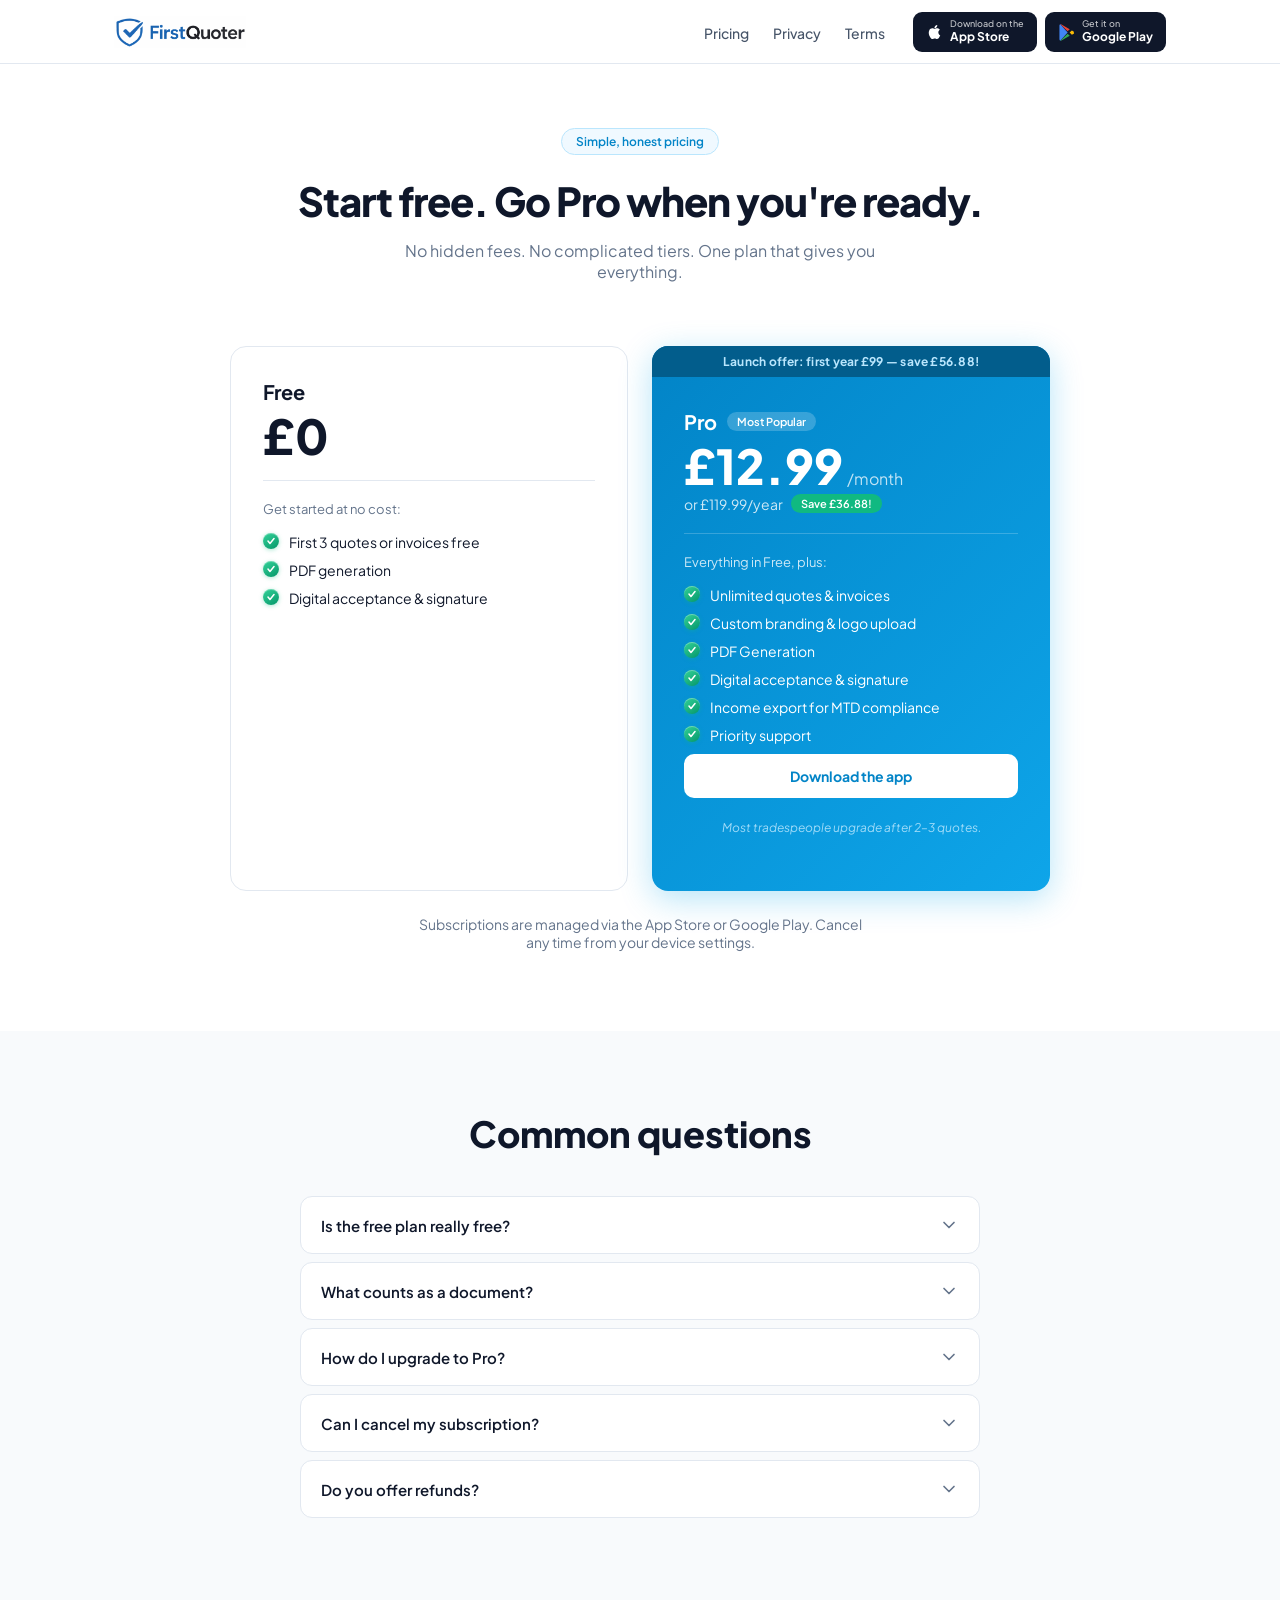
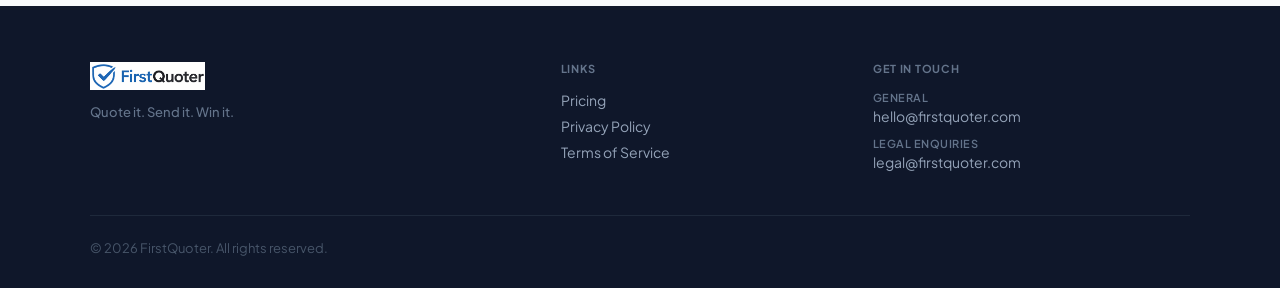
==== commit 2c716e6a: "pricing change" ====
--- a/pricing.html
+++ b/pricing.html
@@ -106,7 +106,6 @@
     <div class="pricing-card">
       <div class="pricing-plan-name">Free</div>
       <div class="pricing-price">£0</div>
-      <div class="pricing-period">Forever</div>
       <hr class="pricing-divider">
       <div class="pricing-features-label">Get started at no cost:</div>
       <ul class="pricing-features-list">
@@ -116,7 +115,7 @@
               <polyline points="1,4 3,6.5 7,1.5" stroke="white" stroke-width="1.5" stroke-linecap="round" stroke-linejoin="round"/>
             </svg>
           </div>
-          <span>Up to 10 documents (quotes + invoices)</span>
+          <span>First 3 quotes or invoices free</span>
         </li>
         <li class="pricing-feature-item">
           <div class="tick-badge-sm">
@@ -131,53 +130,26 @@
             <svg width="8" height="8" viewBox="0 0 8 8" fill="none">
               <polyline points="1,4 3,6.5 7,1.5" stroke="white" stroke-width="1.5" stroke-linecap="round" stroke-linejoin="round"/>
             </svg>
-          </div>
-          <span>Email sending</span>
-        </li>
-        <li class="pricing-feature-item">
-          <div class="tick-badge-sm">
-            <svg width="8" height="8" viewBox="0 0 8 8" fill="none">
-              <polyline points="1,4 3,6.5 7,1.5" stroke="white" stroke-width="1.5" stroke-linecap="round" stroke-linejoin="round"/>
-            </svg>
-          </div>
+          </div>       
           <span>Digital acceptance &amp; signature</span>
-        </li>
-        <li class="pricing-feature-item">
-          <div class="tick-badge-sm">
-            <svg width="8" height="8" viewBox="0 0 8 8" fill="none">
-              <polyline points="1,4 3,6.5 7,1.5" stroke="white" stroke-width="1.5" stroke-linecap="round" stroke-linejoin="round"/>
-            </svg>
-          </div>
-          <span>Customer management</span>
-        </li>
-        <li class="pricing-feature-item">
-          <div class="tick-badge-sm">
-            <svg width="8" height="8" viewBox="0 0 8 8" fill="none">
-              <polyline points="1,4 3,6.5 7,1.5" stroke="white" stroke-width="1.5" stroke-linecap="round" stroke-linejoin="round"/>
-            </svg>
-          </div>
-          <span>Income tracking</span>
-        </li>
-      </ul>
-      <!-- TODO: Add App Store link when live -->
-      <a href="#" class="btn-outline-full">Download the app</a>
+        </li>        
     </div>
 
     <!-- PRO CARD -->
     <div class="pricing-card-pro" style="overflow:hidden;padding:0;">
-      <div class="pro-launch-ribbon">Launch offer: first year £99 — save £20</div>
+      <div class="pro-launch-ribbon">Launch offer: first year £99 — save £56.88!</div>
       <div style="padding:32px;">
       <div class="pricing-plan-row">
         <span class="pricing-plan-name-white">Pro</span>
         <span class="pricing-popular-badge">Most Popular</span>
       </div>
       <div style="display:flex;align-items:baseline;gap:4px;margin-bottom:4px;">
-        <span class="pricing-price-white">£9.99</span>
+        <span class="pricing-price-white">£12.99</span>
         <span class="pricing-period-white">/month</span>
       </div>
       <div class="pricing-annual-row">
-        <span class="pricing-annual-text">or £99.99/year</span>
-        <span class="pricing-save-badge">Save £19.89</span>
+        <span class="pricing-annual-text">or £119.99/year</span>
+        <span class="pricing-save-badge">Save £36.88!</span>
       </div>
       <hr class="pricing-divider-white">
       <div class="pricing-features-label-white">Everything in Free, plus:</div>
@@ -196,8 +168,32 @@
               <polyline points="1,4 3,6.5 7,1.5" stroke="white" stroke-width="1.5" stroke-linecap="round" stroke-linejoin="round"/>
             </svg>
           </div>
-          <span>Xero &amp; QuickBooks export <em>(coming soon)</em></span>
-        </li>
+          <span>Custom branding &amp; logo upload</span>
+        </li>
+        <li class="pricing-feature-item-white">
+          <div class="tick-badge-sm">
+            <svg width="8" height="8" viewBox="0 0 8 8" fill="none">
+              <polyline points="1,4 3,6.5 7,1.5" stroke="white" stroke-width="1.5" stroke-linecap="round" stroke-linejoin="round"/>
+            </svg>
+          </div>
+          <span>PDF Generation</span>
+        </li>
+        <li class="pricing-feature-item-white">
+          <div class="tick-badge-sm">
+            <svg width="8" height="8" viewBox="0 0 8 8" fill="none">
+              <polyline points="1,4 3,6.5 7,1.5" stroke="white" stroke-width="1.5" stroke-linecap="round" stroke-linejoin="round"/>
+            </svg>
+          </div>
+          <span>Digital acceptance &amp; signature</span>       
+        </li>
+        <li class="pricing-feature-item-white">
+          <div class="tick-badge-sm">
+            <svg width="8" height="8" viewBox="0 0 8 8" fill="none">
+              <polyline points="1,4 3,6.5 7,1.5" stroke="white" stroke-width="1.5" stroke-linecap="round" stroke-linejoin="round"/>
+            </svg>
+          </div>
+          <span>Income export for MTD compliance</em></span>
+         </li>
         <li class="pricing-feature-item-white">
           <div class="tick-badge-sm">
             <svg width="8" height="8" viewBox="0 0 8 8" fill="none">
@@ -206,15 +202,7 @@
           </div>
           <span>Priority support</span>
         </li>
-        <li class="pricing-feature-item-white">
-          <div class="tick-badge-sm">
-            <svg width="8" height="8" viewBox="0 0 8 8" fill="none">
-              <polyline points="1,4 3,6.5 7,1.5" stroke="white" stroke-width="1.5" stroke-linecap="round" stroke-linejoin="round"/>
-            </svg>
-          </div>
-          <span>Early access to new features</span>
-        </li>
-      </ul>
+        
       <!-- TODO: Add App Store link when live -->
       <a href="#" class="btn-white-full">Download the app</a>
       <p class="pro-social-proof">Most tradespeople upgrade after 2–3 quotes.</p>
--- a/style.css
+++ b/style.css
@@ -1950,3 +1950,80 @@
   color: rgba(186, 230, 253, 0.85);
   text-align: center;
 }
+
+/* ============================================================
+   HERO — primary CTA button
+   ============================================================ */
+.btn-hero-cta {
+  display: inline-block;
+  background: var(--blue);
+  color: #fff;
+  font-size: 17px;
+  font-weight: 700;
+  padding: 15px 28px;
+  border-radius: 10px;
+  text-decoration: none;
+  margin-bottom: 20px;
+  transition: background 0.15s, transform 0.1s;
+  scroll-behavior: smooth;
+}
+
+.btn-hero-cta:hover {
+  background: var(--blue-dark);
+  transform: translateY(-1px);
+}
+
+@media (max-width: 640px) {
+  .btn-hero-cta {
+    display: block;
+    text-align: center;
+    width: 100%;
+    box-sizing: border-box;
+  }
+}
+
+/* ============================================================
+   STICKY MOBILE CTA BAR (index.html only, <= 768px)
+   ============================================================ */
+.sticky-mobile-cta {
+  display: none;
+}
+
+@media (max-width: 768px) {
+  .sticky-mobile-cta {
+    display: block;
+    position: fixed;
+    bottom: 0;
+    left: 0;
+    right: 0;
+    z-index: 200;
+    background: var(--blue);
+    box-shadow: 0 -4px 16px rgba(0, 0, 0, 0.15);
+    padding: 12px 20px;
+    /* Hidden by default — revealed by IntersectionObserver */
+    opacity: 0;
+    pointer-events: none;
+    transform: translateY(100%);
+    transition: opacity 0.25s, transform 0.25s;
+  }
+
+  .sticky-mobile-cta--visible {
+    opacity: 1;
+    pointer-events: auto;
+    transform: translateY(0);
+  }
+
+  .sticky-mobile-cta-btn {
+    display: block;
+    text-align: center;
+    color: #fff;
+    font-size: 16px;
+    font-weight: 700;
+    text-decoration: none;
+    padding: 4px 0;
+  }
+
+  body {
+    padding-bottom: 60px;
+  }
+}
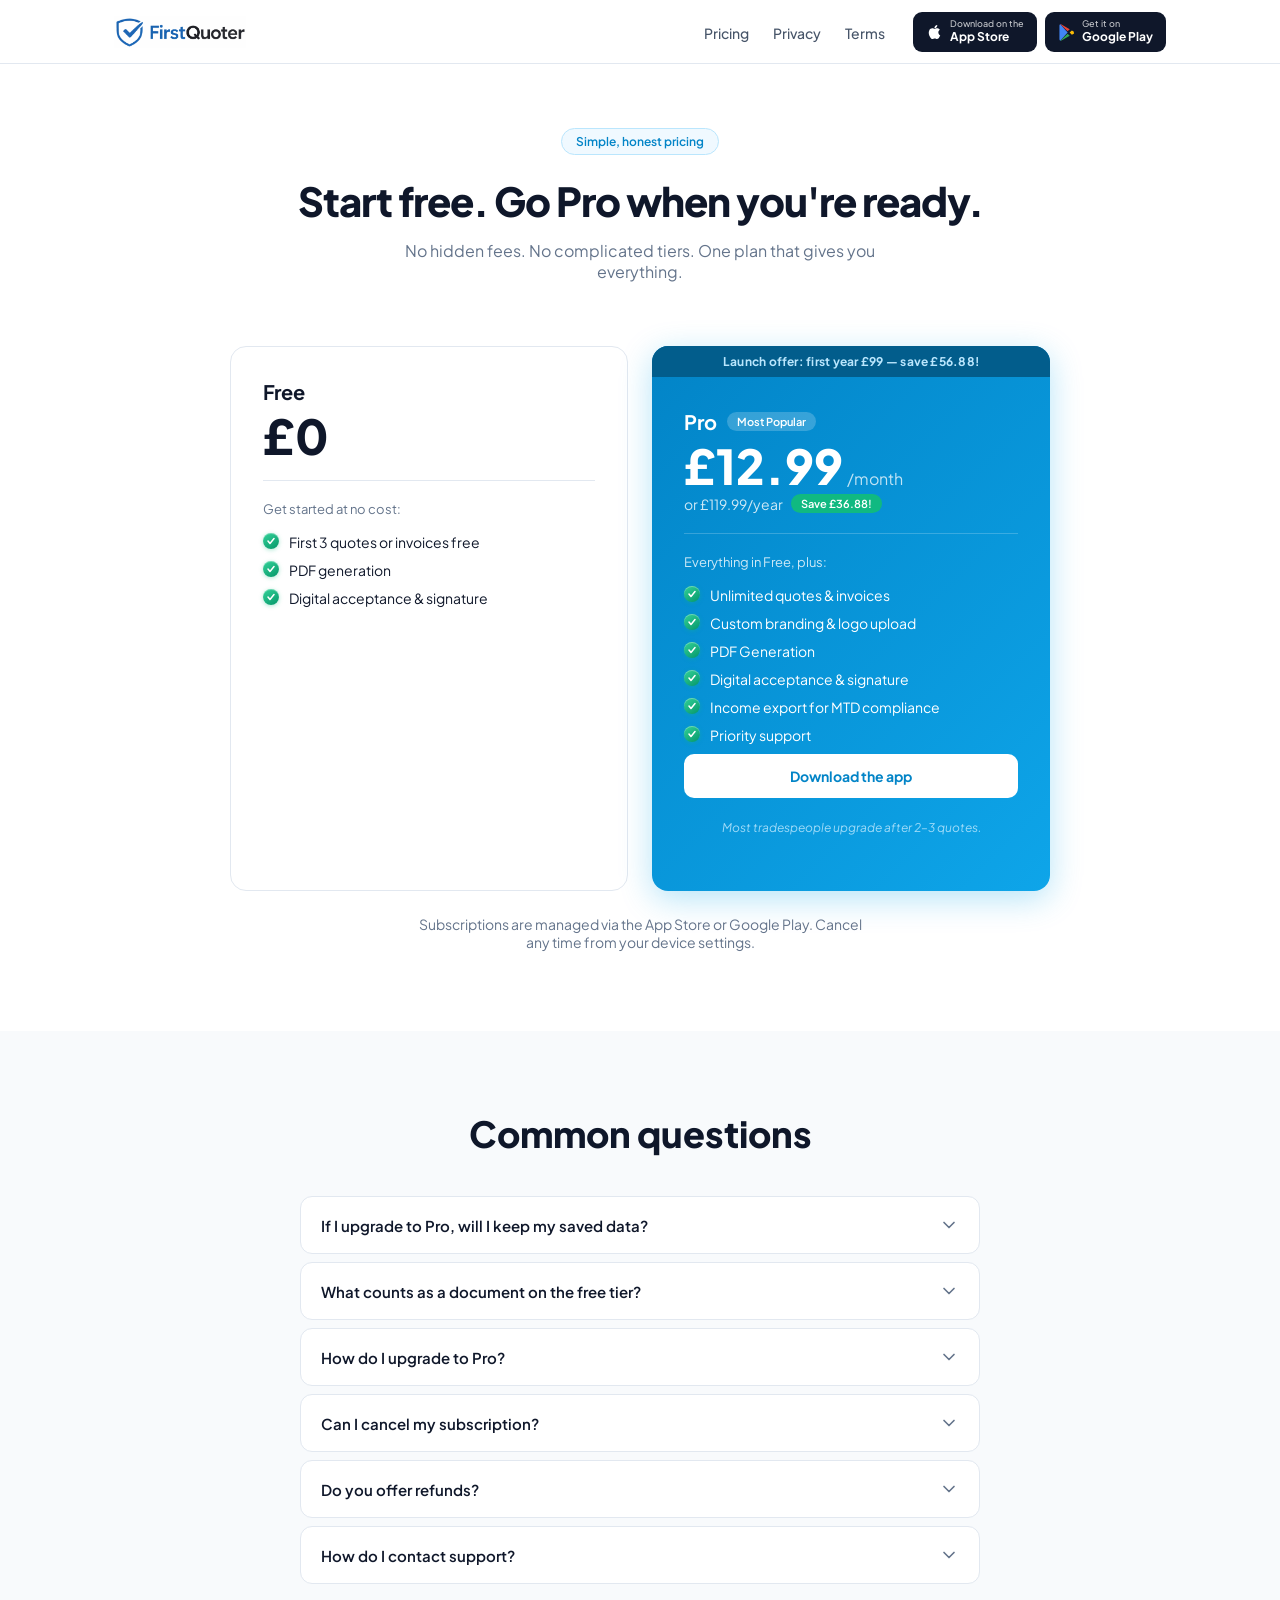
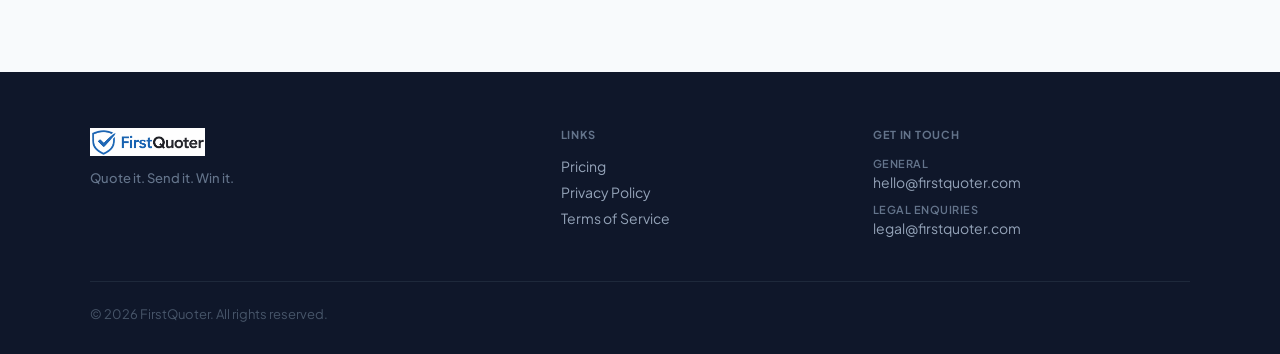
==== commit 059ef8ce: "updating FAQ" ====
--- a/pricing.html
+++ b/pricing.html
@@ -219,17 +219,17 @@
 
     <div class="faq-item">
       <button class="faq-question" aria-expanded="false">
-        Is the free plan really free?
-        <svg class="faq-chevron" width="20" height="20" viewBox="0 0 24 24" fill="none" stroke="#64748b" stroke-width="2" stroke-linecap="round" stroke-linejoin="round">
-          <polyline points="6 9 12 15 18 9"/>
-        </svg>
-      </button>
-      <div class="faq-answer">Yes. Your first 10 documents (quotes and invoices combined) are completely free. No card required to sign up, and the free plan doesn't expire.</div>
-    </div>
-
-    <div class="faq-item">
-      <button class="faq-question" aria-expanded="false">
-        What counts as a document?
+        If I upgrade to Pro, will I keep my saved data?
+        <svg class="faq-chevron" width="20" height="20" viewBox="0 0 24 24" fill="none" stroke="#64748b" stroke-width="2" stroke-linecap="round" stroke-linejoin="round">
+          <polyline points="6 9 12 15 18 9"/>
+        </svg>
+      </button>
+      <div class="faq-answer">Yes of course! Your account will upgrade with all of your sent quotes, invoices and income tracking, including any drafts you have saved.</div>
+    </div>
+
+    <div class="faq-item">
+      <button class="faq-question" aria-expanded="false">
+        What counts as a document on the free tier?
         <svg class="faq-chevron" width="20" height="20" viewBox="0 0 24 24" fill="none" stroke="#64748b" stroke-width="2" stroke-linecap="round" stroke-linejoin="round">
           <polyline points="6 9 12 15 18 9"/>
         </svg>
@@ -265,6 +265,16 @@
         </svg>
       </button>
       <div class="faq-answer">Refunds are handled by Apple or Google in line with their standard policies. If you have an issue, contact us at <a href="mailto:hello@firstquoter.com">hello@firstquoter.com</a> and we'll do our best to help.</div>
+    </div>
+
+    <div class="faq-item">
+      <button class="faq-question" aria-expanded="false">
+        How do I contact support?
+        <svg class="faq-chevron" width="20" height="20" viewBox="0 0 24 24" fill="none" stroke="#64748b" stroke-width="2" stroke-linecap="round" stroke-linejoin="round">
+          <polyline points="6 9 12 15 18 9"/>
+        </svg>
+      </button>
+      <div class="faq-answer">You can do this by going into your profile in the app and selecting help, or alternatively contact us at <a href="mailto:hello@firstquoter.com">hello@firstquoter.com</a> and we will respond within 24 hours.</div>
     </div>
 
   </div>
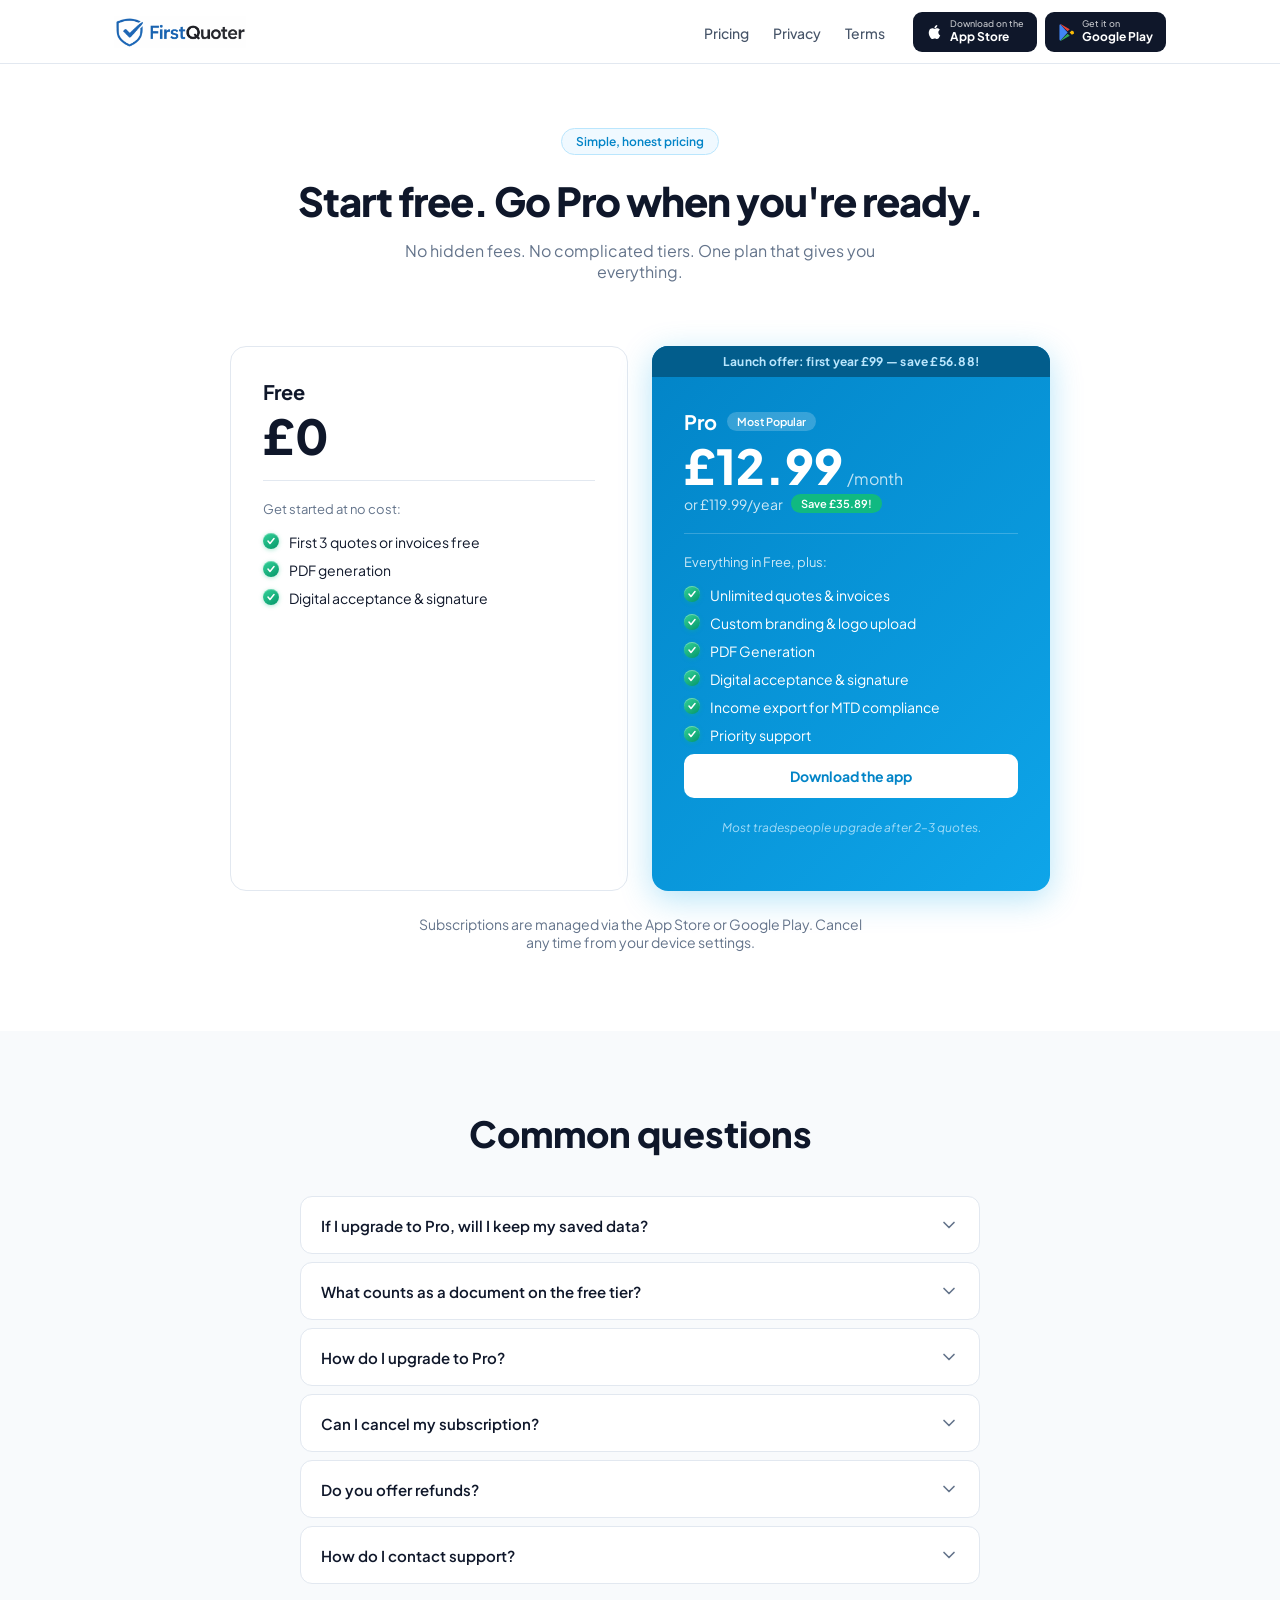
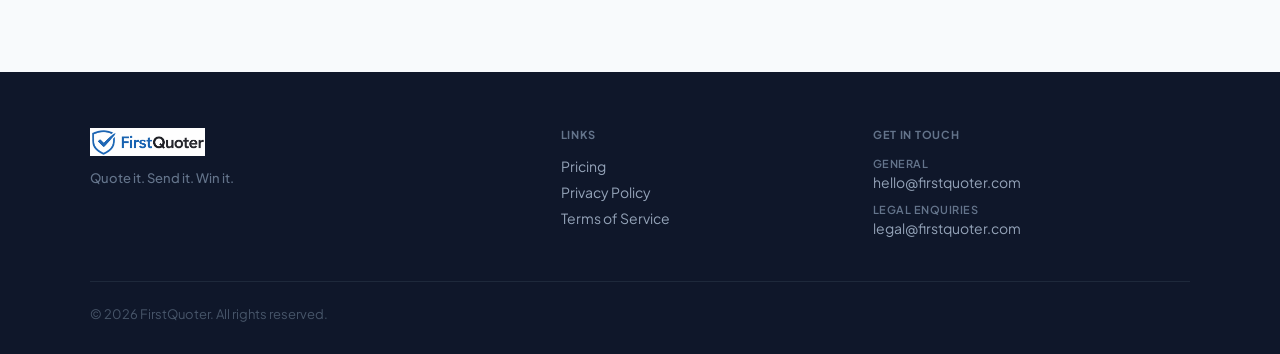
==== commit f5382a03: "Pricing change, correcting saving figure" ====
--- a/pricing.html
+++ b/pricing.html
@@ -149,7 +149,7 @@
       </div>
       <div class="pricing-annual-row">
         <span class="pricing-annual-text">or £119.99/year</span>
-        <span class="pricing-save-badge">Save £36.88!</span>
+        <span class="pricing-save-badge">Save £35.89!</span>
       </div>
       <hr class="pricing-divider-white">
       <div class="pricing-features-label-white">Everything in Free, plus:</div>
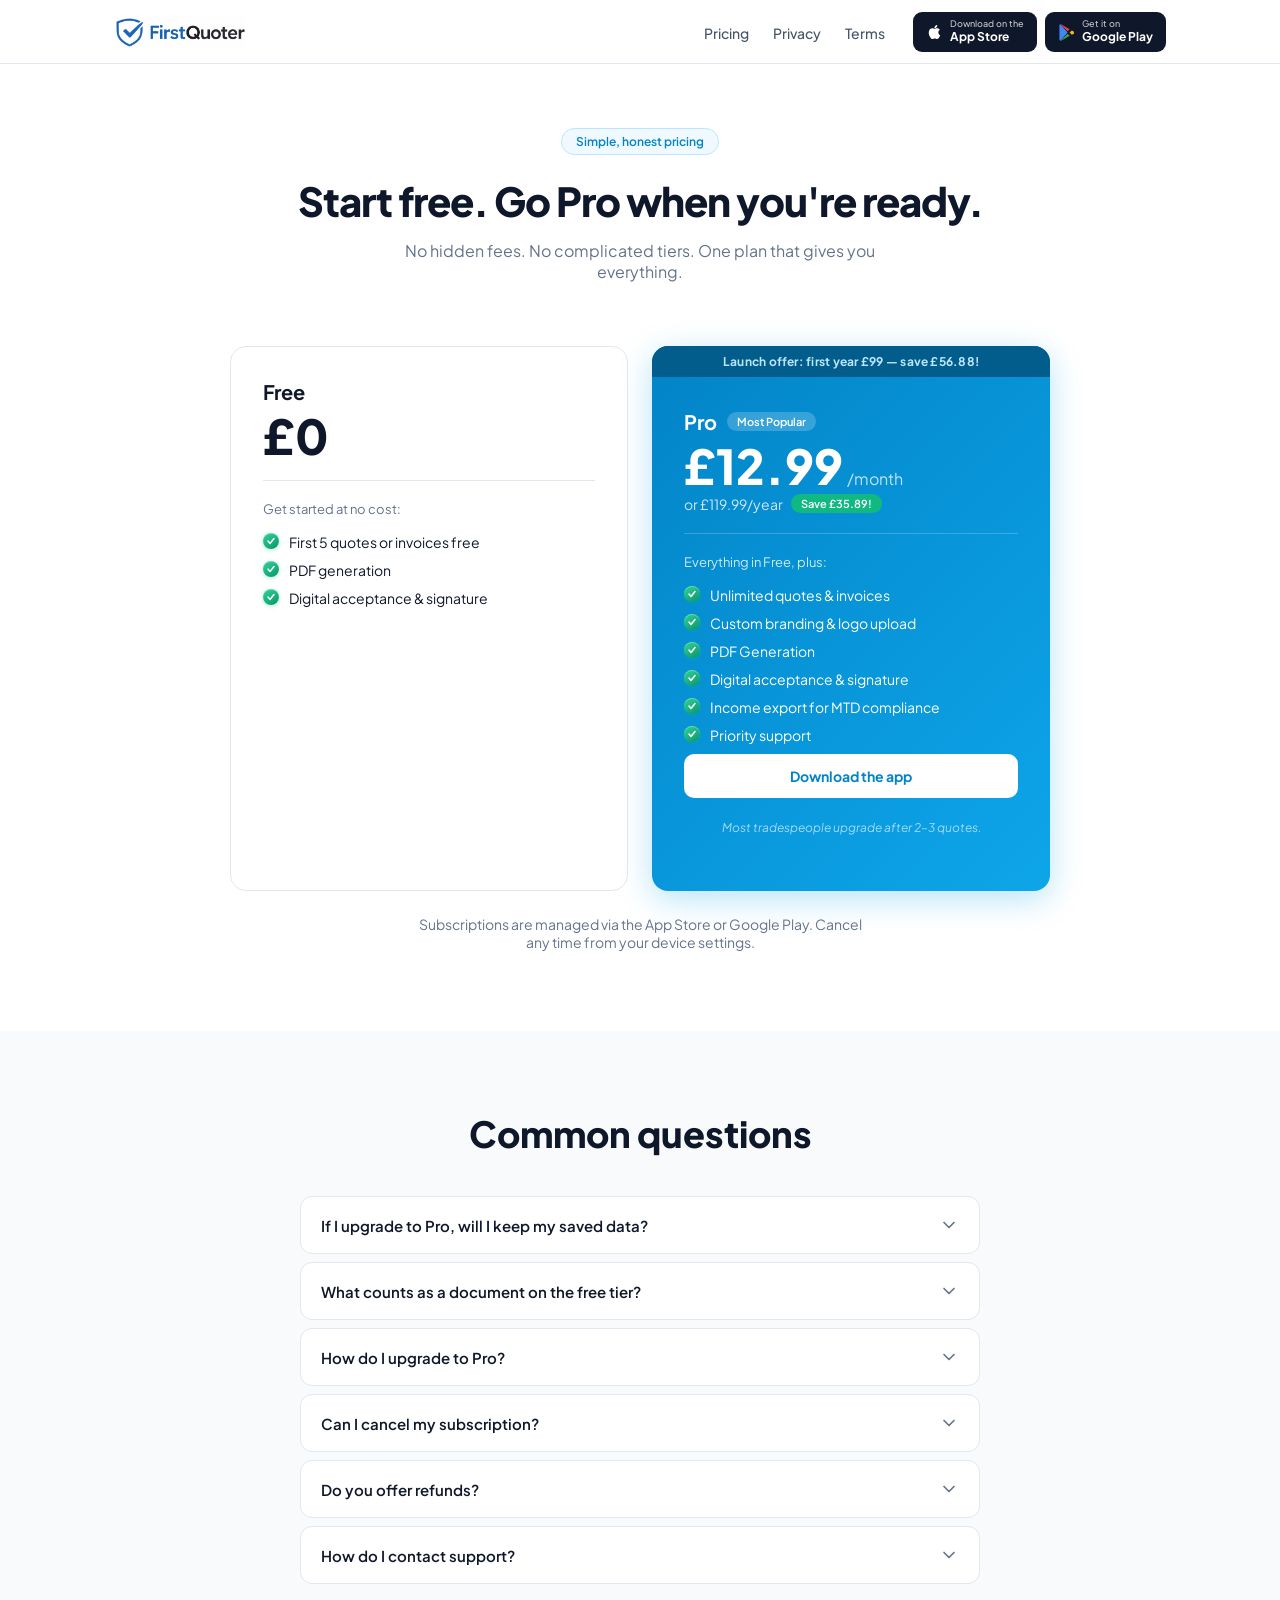
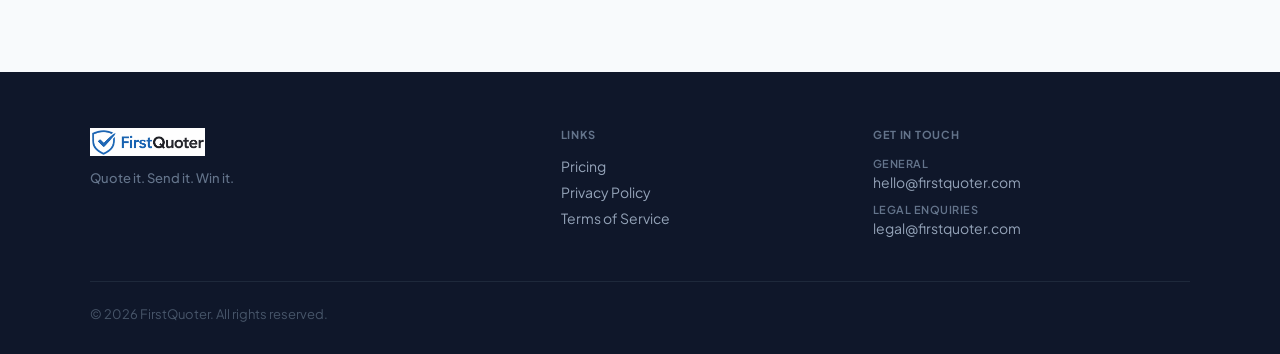
==== commit 2827ae34: "Update pricing.html" ====
--- a/pricing.html
+++ b/pricing.html
@@ -115,7 +115,7 @@
               <polyline points="1,4 3,6.5 7,1.5" stroke="white" stroke-width="1.5" stroke-linecap="round" stroke-linejoin="round"/>
             </svg>
           </div>
-          <span>First 3 quotes or invoices free</span>
+          <span>First 5 quotes or invoices free</span>
         </li>
         <li class="pricing-feature-item">
           <div class="tick-badge-sm">
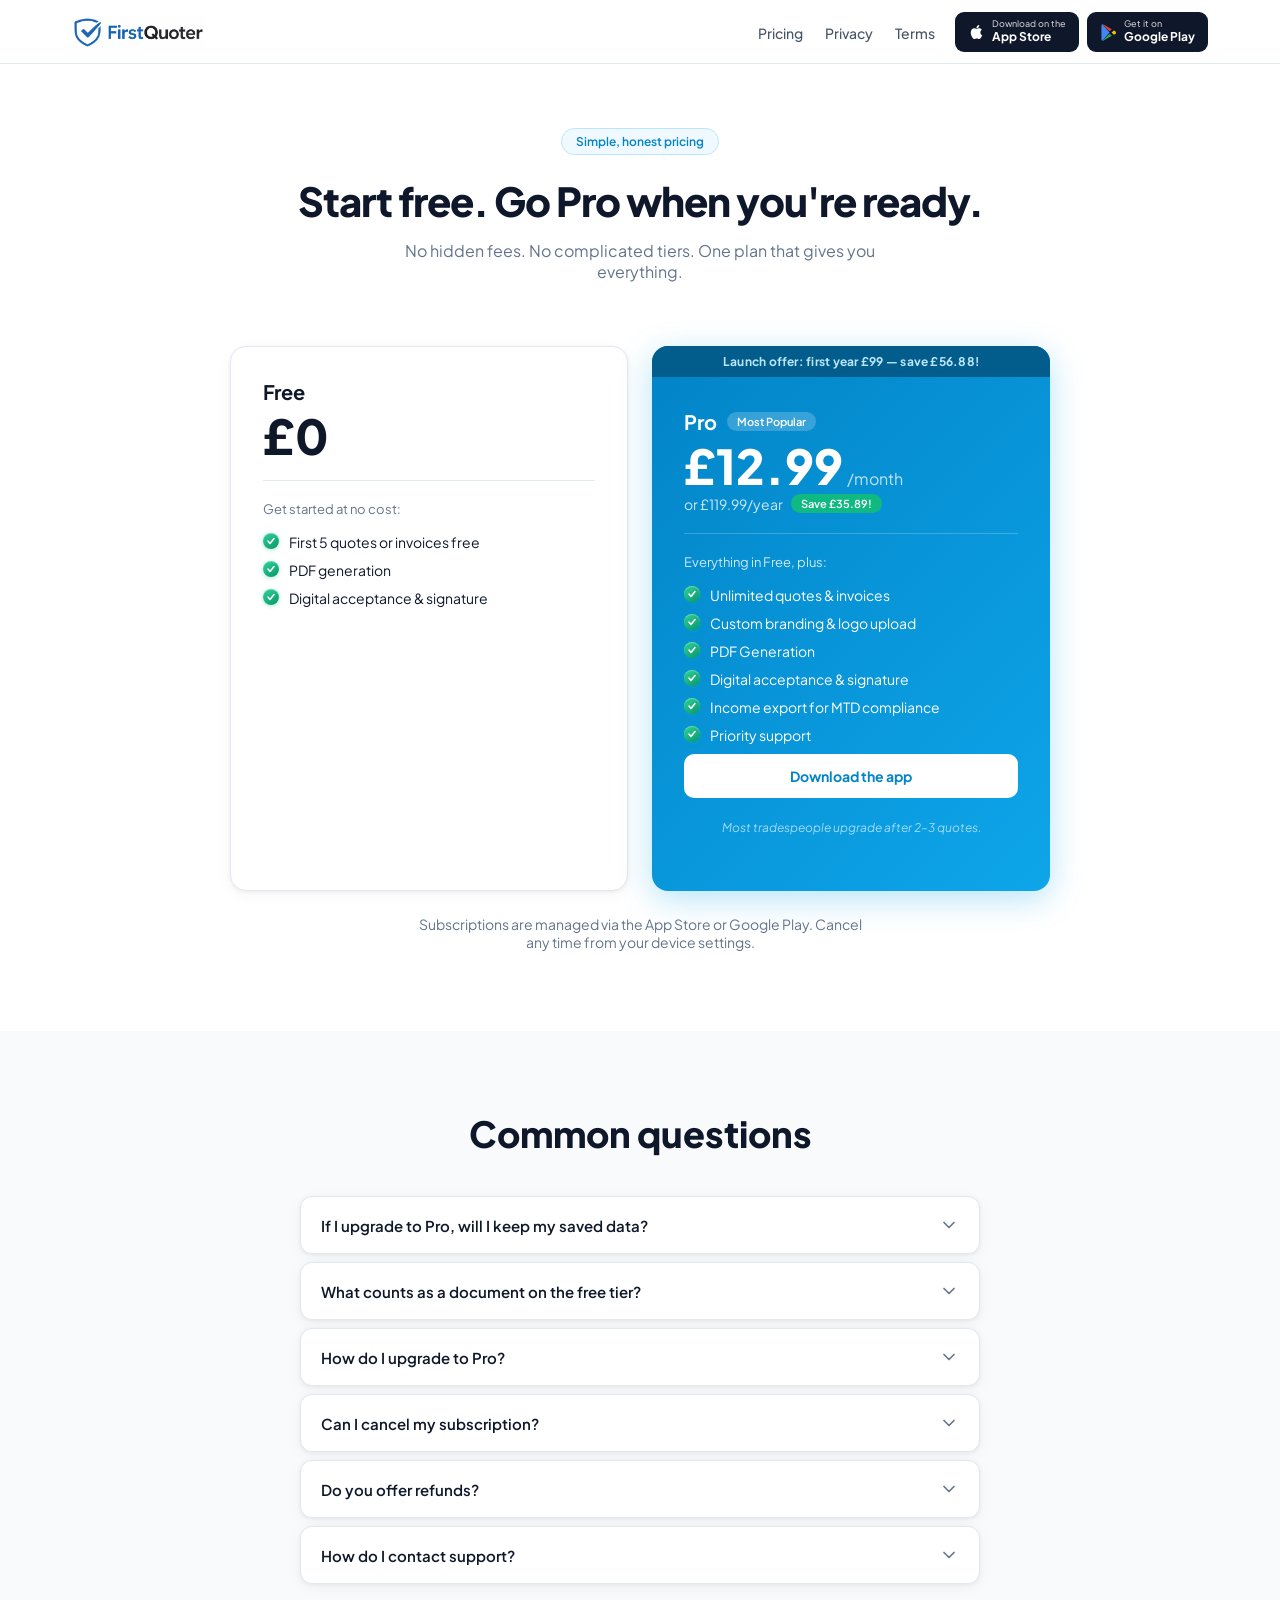
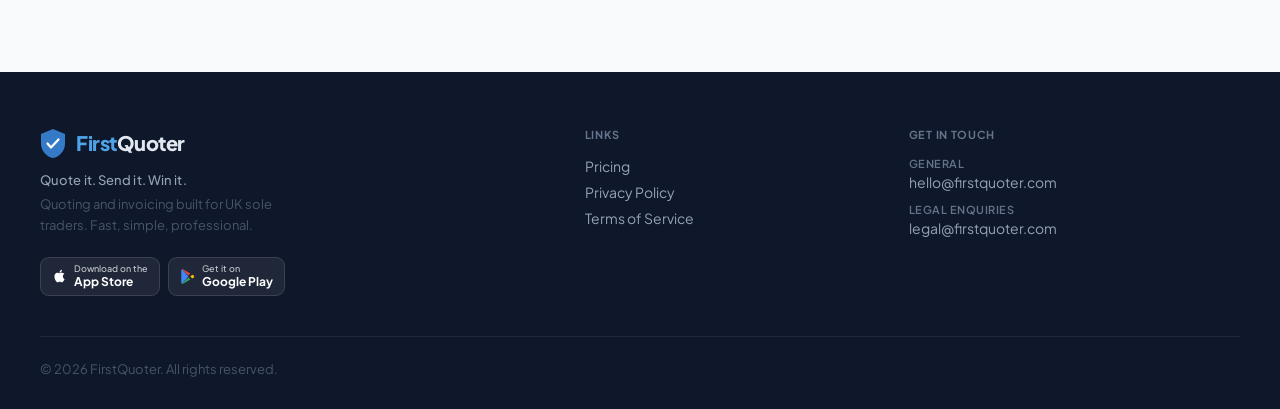
==== commit 05ca5809: "Sync footer and nav across all pages - Remove redundant 'Start free' nav CTA button from index.html " ====
--- a/pricing.html
+++ b/pricing.html
@@ -284,10 +284,38 @@
   <div class="footer-inner">
     <div class="footer-grid">
       <div>
-        <div class="footer-logo">
-          <a href="index.html"><img src="FQ Main Logo.png" alt="FirstQuoter" height="28" /></a>
+        <a href="index.html" class="footer-wordmark-link" aria-label="FirstQuoter home">
+          <svg width="26" height="30" viewBox="0 0 26 30" fill="none" xmlns="http://www.w3.org/2000/svg" aria-hidden="true">
+            <path d="M13 1L1 6V16C1 23 7 29 13 30C19 29 25 23 25 16V6L13 1Z" fill="#357ac7"/>
+            <polyline points="7.5,15.5 11,19.5 18.5,11.5" stroke="white" stroke-width="2.3" stroke-linecap="round" stroke-linejoin="round"/>
+          </svg>
+          <span class="footer-wordmark"><span class="footer-word-first">First</span><span class="footer-word-quoter">Quoter</span></span>
+        </a>
+        <p class="footer-tagline">Quote it. Send it. Win it.</p>
+        <p class="footer-desc">Quoting and invoicing built for UK sole traders. Fast, simple, professional.</p>
+        <div class="footer-store-badges">
+          <a href="#" class="store-badge store-badge--sm" aria-label="Download on the App Store">
+            <svg xmlns="http://www.w3.org/2000/svg" viewBox="0 0 24 24" fill="white" width="15" height="18">
+              <path d="M18.71 19.5c-.83 1.24-1.71 2.45-3.05 2.47-1.34.03-1.77-.79-3.29-.79-1.53 0-2 .77-3.27.82-1.31.05-2.3-1.32-3.14-2.53C4.25 17 2.94 12.45 4.7 9.39c.87-1.52 2.43-2.48 4.12-2.51 1.28-.02 2.5.87 3.29.87.78 0 2.26-1.07 3.8-.91.65.03 2.47.26 3.64 1.98-.09.06-2.17 1.28-2.15 3.81.03 3.02 2.65 4.03 2.68 4.04-.03.07-.42 1.44-1.38 2.83M13 3.5c.73-.83 1.94-1.46 2.94-1.5.13 1.17-.34 2.35-1.04 3.19-.69.85-1.83 1.51-2.95 1.42-.15-1.15.41-2.35 1.05-3.11z"/>
+            </svg>
+            <div class="store-badge-text">
+              <span class="store-badge-sub">Download on the</span>
+              <span class="store-badge-name">App Store</span>
+            </div>
+          </a>
+          <a href="#" class="store-badge store-badge--sm" aria-label="Get it on Google Play">
+            <svg xmlns="http://www.w3.org/2000/svg" viewBox="0 0 24 24" width="15" height="15">
+              <path d="M3.18 23.76c.32.18.68.2 1.03.06l12.35-7.13-2.96-2.97-10.42 10.04z" fill="#34A853"/>
+              <path d="M22.15 10.55l-2.56-1.46L16.4 12l3.2 3.2 2.57-1.49c.74-.43.74-1.73-.02-2.16z" fill="#FBBC05"/>
+              <path d="M4.21.18L16.56 7.3l-2.96 2.97L3.18.24A1.18 1.18 0 0 1 4.21.18z" fill="#EA4335"/>
+              <path d="M3.18.24C2.45.67 2 1.42 2 2.34v19.32c0 .92.45 1.67 1.18 2.1l10.42-11.76L3.18.24z" fill="#4285F4"/>
+            </svg>
+            <div class="store-badge-text">
+              <span class="store-badge-sub">Get it on</span>
+              <span class="store-badge-name">Google Play</span>
+            </div>
+          </a>
         </div>
-        <p class="footer-tagline">Quote it. Send it. Win it.</p>
       </div>
       <div class="footer-col">
         <h4>Links</h4>
--- a/style.css
+++ b/style.css
@@ -20,6 +20,8 @@
   --green: #16a34a;
   --green-light: #f0fdf4;
   --green-dark: #166534;
+  --card-shadow: 0 1px 4px rgba(0,0,0,0.06), 0 4px 16px rgba(0,0,0,0.04);
+  --card-shadow-hover: 0 8px 32px rgba(0,0,0,0.10), 0 2px 8px rgba(0,0,0,0.06);
 }
 
 /* ------------------------------------------------------------
@@ -46,11 +48,27 @@
 }
 
 /* ============================================================
+   SCROLL REVEAL
+   ============================================================ */
+.reveal {
+  opacity: 0;
+  transform: translateY(18px);
+  transition: opacity 0.55s ease, transform 0.55s ease;
+}
+
+.reveal.revealed {
+  opacity: 1;
+  transform: none;
+}
+
+/* ============================================================
    NAV
    ============================================================ */
 .site-nav {
   height: 64px;
-  background: #fff;
+  background: rgba(255,255,255,0.95);
+  backdrop-filter: blur(8px);
+  -webkit-backdrop-filter: blur(8px);
   border-bottom: 1px solid var(--border);
   position: sticky;
   top: 0;
@@ -58,9 +76,9 @@
 }
 
 .nav-inner {
-  max-width: 1100px;
+  max-width: 1200px;
   margin: 0 auto;
-  padding: 0 24px;
+  padding: 0 32px;
   height: 64px;
   display: flex;
   align-items: center;
@@ -76,13 +94,13 @@
 .nav-right {
   display: flex;
   align-items: center;
-  gap: 28px;
+  gap: 20px;
 }
 
 .nav-links {
   list-style: none;
   display: flex;
-  gap: 24px;
+  gap: 22px;
 }
 
 .nav-links a {
@@ -95,6 +113,36 @@
 
 .nav-links a:hover {
   color: var(--near-black);
+}
+
+/* Nav CTA button */
+.btn-nav-cta {
+  display: inline-flex;
+  align-items: center;
+  background: var(--blue);
+  color: #fff;
+  border-radius: 8px;
+  padding: 8px 16px;
+  font-size: 13.5px;
+  font-weight: 600;
+  text-decoration: none;
+  transition: background 0.15s, transform 0.1s;
+  white-space: nowrap;
+  flex-shrink: 0;
+}
+
+.btn-nav-cta:hover {
+  background: var(--blue-dark);
+  transform: translateY(-1px);
+}
+
+.btn-nav-cta--mobile {
+  display: block;
+  text-align: center;
+  border-radius: 10px;
+  padding: 12px 16px;
+  font-size: 15px;
+  margin-bottom: 4px;
 }
 
 .nav-badges {
@@ -113,6 +161,15 @@
   text-decoration: none;
   color: #fff;
   white-space: nowrap;
+  transition: background 0.15s;
+}
+
+.store-badge:hover {
+  background: #1e293b;
+}
+
+.store-badge--sm {
+  padding: 6px 11px;
 }
 
 .store-badge-text {
@@ -191,31 +248,71 @@
 }
 
 .footer-inner {
-  max-width: 1100px;
+  max-width: 1200px;
   margin: 0 auto;
 }
 
 .footer-grid {
   display: grid;
-  grid-template-columns: 1.6fr 1fr 1.2fr;
+  grid-template-columns: 1.8fr 1fr 1.2fr;
   gap: 48px;
   margin-bottom: 40px;
 }
 
-.footer-logo {
-  margin-bottom: 10px;
-}
-
-.footer-logo img {
-  height: 28px;
-  width: auto;
+.footer-wordmark-link {
+  display: inline-flex;
+  align-items: center;
+  gap: 10px;
+  text-decoration: none;
+  margin-bottom: 14px;
+}
+
+.footer-wordmark {
+  font-size: 20px;
+  font-weight: 800;
+  letter-spacing: -0.5px;
+  line-height: 1;
+}
+
+.footer-word-first {
+  color: #4fa3e8;
+}
+
+.footer-word-quoter {
+  color: #e2e8f0;
 }
 
 .footer-tagline {
   font-size: 13px;
-  color: #64748b;
+  color: #94a3b8;
   font-weight: 500;
-  margin-top: 8px;
+  margin-top: 0;
+  margin-bottom: 6px;
+  letter-spacing: 0.1px;
+}
+
+.footer-desc {
+  font-size: 13px;
+  color: #475569;
+  line-height: 1.65;
+  margin-bottom: 20px;
+  max-width: 280px;
+}
+
+.footer-store-badges {
+  display: flex;
+  gap: 8px;
+  flex-wrap: wrap;
+}
+
+/* Footer store badges — ghost style so they're visible on the dark background */
+.footer-store-badges .store-badge {
+  background: rgba(255, 255, 255, 0.07);
+  border: 1px solid rgba(255, 255, 255, 0.12);
+}
+
+.footer-store-badges .store-badge:hover {
+  background: rgba(255, 255, 255, 0.13);
 }
 
 .footer-col h4 {
@@ -281,7 +378,7 @@
 
 /* Container */
 .container {
-  max-width: 1100px;
+  max-width: 1200px;
   margin: 0 auto;
   padding: 0 40px;
 }
@@ -311,7 +408,7 @@
 }
 
 .section-heading {
-  font-size: 36px;
+  font-size: 38px;
   font-weight: 800;
   color: var(--near-black);
   letter-spacing: -1.2px;
@@ -365,29 +462,46 @@
    HERO SECTION
    ============================================================ */
 .hero {
-  padding: 80px 0 64px;
-  background: #fff;
+  padding: 96px 0 80px;
+  background: linear-gradient(155deg, #e8f4fd 0%, #f2f8fe 30%, #f8fbff 60%, #ffffff 100%);
   overflow: hidden;
+  position: relative;
+}
+
+/* Dot grid pattern overlay */
+.hero-dot-pattern {
+  position: absolute;
+  inset: 0;
+  background-image: radial-gradient(circle, #bae6fd 1px, transparent 1px);
+  background-size: 30px 30px;
+  opacity: 0.35;
+  pointer-events: none;
+  z-index: 0;
+}
+
+.hero .container {
+  position: relative;
+  z-index: 1;
 }
 
 .hero-grid {
   display: grid;
   grid-template-columns: 1fr 1fr;
-  gap: 64px;
+  gap: 72px;
   align-items: center;
 }
 
 .hero-left {
-  padding-right: 16px;
+  padding-right: 8px;
 }
 
 .hero-h1 {
-  font-size: 52px;
+  font-size: 60px;
   font-weight: 800;
-  letter-spacing: -2px;
-  line-height: 1.1;
-  color: var(--near-black);
-  margin-bottom: 22px;
+  letter-spacing: -2.5px;
+  line-height: 1.08;
+  color: var(--near-black);
+  margin-bottom: 24px;
 }
 
 .hero-h1 .accent {
@@ -397,7 +511,7 @@
 .hero-sub {
   font-size: 17px;
   color: var(--grey);
-  line-height: 1.65;
+  line-height: 1.7;
   margin-bottom: 32px;
   max-width: 440px;
 }
@@ -420,13 +534,14 @@
   font-size: 13px;
   font-weight: 600;
   text-decoration: none;
-  transition: background 0.18s;
+  transition: background 0.18s, transform 0.1s;
   border: none;
   cursor: pointer;
 }
 
 .btn-store-dark:hover {
   background: #1e293b;
+  transform: translateY(-1px);
 }
 
 .btn-store-light {
@@ -441,12 +556,13 @@
   font-size: 13px;
   font-weight: 600;
   text-decoration: none;
-  transition: border-color 0.18s, background 0.18s;
+  transition: border-color 0.18s, background 0.18s, transform 0.1s;
   cursor: pointer;
 }
 
 .btn-store-light:hover {
   background: var(--light-grey);
+  transform: translateY(-1px);
 }
 
 .hero-trust {
@@ -478,11 +594,14 @@
 }
 
 .phone-shell {
-  width: 264px;
+  width: 280px;
   background: #1e293b;
-  border-radius: 40px;
+  border-radius: 44px;
   padding: 14px;
-  box-shadow: 0 32px 64px rgba(0, 0, 0, 0.18), 0 0 0 1px rgba(255, 255, 255, 0.08);
+  box-shadow:
+    0 40px 80px rgba(0, 0, 0, 0.22),
+    0 0 0 1px rgba(255, 255, 255, 0.08),
+    0 0 60px rgba(14, 165, 233, 0.12);
 }
 
 .phone-notch {
@@ -495,7 +614,7 @@
 
 .phone-screen {
   background: #f8fafc;
-  border-radius: 28px;
+  border-radius: 30px;
   overflow: hidden;
 }
 
@@ -540,6 +659,7 @@
   border-radius: 12px;
   border: 1px solid #f1f5f9;
   padding: 12px;
+  box-shadow: 0 1px 4px rgba(0,0,0,0.04);
 }
 
 .phone-card-top {
@@ -635,13 +755,13 @@
 .phone-toast {
   position: absolute;
   top: 20px;
-  right: -24px;
+  right: -28px;
   background: #fff;
-  border-radius: 12px;
+  border-radius: 14px;
   padding: 10px 14px;
-  box-shadow: 0 8px 24px rgba(0, 0, 0, 0.12);
+  box-shadow: 0 8px 32px rgba(0, 0, 0, 0.14), 0 2px 8px rgba(0,0,0,0.06);
   border-left: 3px solid #10b981;
-  width: 190px;
+  width: 196px;
   animation: toastPulse 4s ease-in-out infinite;
 }
 
@@ -658,10 +778,47 @@
 }
 
 @keyframes toastPulse {
-  0%   { opacity: 0; transform: translateY(8px); }
+  0%   { opacity: 0; transform: translateY(10px); }
   15%  { opacity: 1; transform: translateY(0); }
   75%  { opacity: 1; transform: translateY(0); }
-  100% { opacity: 0; transform: translateY(8px); }
+  100% { opacity: 0; transform: translateY(10px); }
+}
+
+/* ============================================================
+   PROOF STRIP
+   ============================================================ */
+.proof-strip {
+  background: #0f172a;
+  border-bottom: 1px solid #1e293b;
+  padding: 16px 40px;
+}
+
+.proof-strip-inner {
+  max-width: 1200px;
+  margin: 0 auto;
+  display: flex;
+  align-items: center;
+  justify-content: center;
+  gap: 0;
+  flex-wrap: nowrap;
+}
+
+.proof-item {
+  display: flex;
+  align-items: center;
+  gap: 8px;
+  font-size: 13px;
+  font-weight: 500;
+  color: #94a3b8;
+  white-space: nowrap;
+  padding: 6px 20px;
+}
+
+.proof-divider {
+  width: 1px;
+  height: 24px;
+  background: #1e3a5f;
+  flex-shrink: 0;
 }
 
 /* ============================================================
@@ -669,12 +826,12 @@
    ============================================================ */
 .how-it-works {
   background: #f8fafc;
-  padding: 80px 0;
+  padding: 96px 0;
 }
 
 .steps-grid {
   display: grid;
-  grid-template-columns: 1fr 40px 1fr 40px 1fr;
+  grid-template-columns: 1fr 48px 1fr 48px 1fr;
   align-items: start;
   gap: 0;
 }
@@ -683,22 +840,36 @@
   display: flex;
   align-items: flex-start;
   justify-content: center;
-  padding-top: 22px;
+  padding-top: 26px;
+}
+
+.step {
+  background: #fff;
+  border: 1px solid var(--border);
+  border-radius: 16px;
+  padding: 28px 24px;
+  box-shadow: var(--card-shadow);
+  transition: box-shadow 0.2s, transform 0.2s;
+}
+
+.step:hover {
+  box-shadow: var(--card-shadow-hover);
+  transform: translateY(-2px);
 }
 
 .step-number {
-  width: 44px;
-  height: 44px;
+  width: 48px;
+  height: 48px;
   background: linear-gradient(135deg, #0ea5e9, #0284c7);
-  border-radius: 12px;
-  box-shadow: 0 4px 12px rgba(14, 165, 233, 0.3);
+  border-radius: 14px;
+  box-shadow: 0 4px 14px rgba(14, 165, 233, 0.35);
   color: #fff;
-  font-size: 20px;
+  font-size: 22px;
   font-weight: 800;
   display: flex;
   align-items: center;
   justify-content: center;
-  margin-bottom: 16px;
+  margin-bottom: 18px;
 }
 
 .step h3 {
@@ -719,7 +890,7 @@
    ============================================================ */
 .features {
   background: #fff;
-  padding: 80px 0;
+  padding: 96px 0;
 }
 
 .features-grid {
@@ -731,31 +902,40 @@
 .feature-card {
   background: #fff;
   border: 1px solid var(--border);
-  border-radius: 14px;
-  padding: 24px;
+  border-radius: 16px;
+  padding: 28px 24px;
+  box-shadow: var(--card-shadow);
+  transition: transform 0.2s ease, box-shadow 0.2s ease, border-color 0.2s ease;
+  cursor: default;
+}
+
+.feature-card:hover {
+  transform: translateY(-4px);
+  box-shadow: var(--card-shadow-hover);
+  border-color: var(--blue-border);
 }
 
 .feature-icon-wrap {
-  width: 44px;
-  height: 44px;
-  border-radius: 11px;
+  width: 48px;
+  height: 48px;
+  border-radius: 12px;
   display: flex;
   align-items: center;
   justify-content: center;
-  margin-bottom: 14px;
+  margin-bottom: 16px;
 }
 
 .feature-card h3 {
   font-size: 15px;
   font-weight: 700;
   color: var(--near-black);
-  margin-bottom: 6px;
+  margin-bottom: 7px;
 }
 
 .feature-card p {
   font-size: 13.5px;
   color: var(--grey);
-  line-height: 1.6;
+  line-height: 1.65;
 }
 
 /* ============================================================
@@ -763,23 +943,23 @@
    ============================================================ */
 .built-for-trades {
   background: #f8fafc;
-  padding: 80px 0;
+  padding: 96px 0;
 }
 
 /* Flow sequence grid */
 .flow-grid {
   display: grid;
-  grid-template-columns: 1fr 40px 1fr 40px 1fr;
-  align-items: start;
+  grid-template-columns: 1fr 48px 1fr 48px 1fr;
+  align-items: stretch;
   gap: 0;
   margin-bottom: 24px;
 }
 
 .flow-arrow {
   display: flex;
-  align-items: flex-start;
+  align-items: center;
   justify-content: center;
-  padding-top: 60px;
+  padding-top: 0;
 }
 
 /* Flow card shared */
@@ -788,6 +968,15 @@
   border-radius: 16px;
   border: 1px solid var(--border);
   overflow: hidden;
+  box-shadow: var(--card-shadow);
+  transition: box-shadow 0.2s, transform 0.2s;
+  display: flex;
+  flex-direction: column;
+}
+
+.flow-card:hover {
+  box-shadow: var(--card-shadow-hover);
+  transform: translateY(-2px);
 }
 
 .flow-card-header-blue {
@@ -908,7 +1097,7 @@
 }
 
 .flow-email-btn {
-  background: #0ea5e9;
+  background: linear-gradient(135deg, #0284c7, #0ea5e9);
   color: #fff;
   font-size: 11px;
   font-weight: 700;
@@ -916,6 +1105,7 @@
   padding: 8px;
   text-align: center;
   display: block;
+  text-decoration: none;
 }
 
 /* Acceptance card */
@@ -1002,7 +1192,7 @@
 /* Flow labels grid */
 .flow-labels {
   display: grid;
-  grid-template-columns: 1fr 40px 1fr 40px 1fr;
+  grid-template-columns: 1fr 48px 1fr 48px 1fr;
   gap: 0;
   margin-top: 16px;
 }
@@ -1030,11 +1220,13 @@
 /* Transition line */
 .flow-transition {
   text-align: center;
-  margin-top: 56px;
+  margin-top: 64px;
+  padding-top: 48px;
+  border-top: 1px solid var(--border);
 }
 
 .flow-transition-heading {
-  font-size: 18px;
+  font-size: 20px;
   font-weight: 700;
   color: var(--near-black);
   margin-bottom: 6px;
@@ -1049,12 +1241,12 @@
 .pdf-mockup-wrap {
   display: flex;
   justify-content: center;
-  margin-top: 40px;
+  margin-top: 48px;
 }
 
 .pdf-pages {
   position: relative;
-  width: 560px;
+  width: 580px;
   max-width: 100%;
 }
 
@@ -1065,7 +1257,7 @@
   right: -10px;
   bottom: -10px;
   background: #e2e8f0;
-  border-radius: 6px;
+  border-radius: 8px;
 }
 
 .pdf-back-1 {
@@ -1075,14 +1267,14 @@
   right: -5px;
   bottom: -5px;
   background: #f1f5f9;
-  border-radius: 6px;
+  border-radius: 8px;
 }
 
 .pdf-page {
   position: relative;
   background: #fff;
-  border-radius: 6px;
-  box-shadow: 0 20px 60px rgba(0, 0, 0, 0.15), 0 4px 16px rgba(0, 0, 0, 0.08);
+  border-radius: 8px;
+  box-shadow: 0 24px 64px rgba(0, 0, 0, 0.15), 0 4px 16px rgba(0, 0, 0, 0.08);
   overflow: hidden;
 }
 
@@ -1361,12 +1553,12 @@
    ============================================================ */
 .pricing-cta {
   background: linear-gradient(135deg, #0284c7 0%, #0ea5e9 50%, #38bdf8 100%);
-  padding: 80px 40px;
+  padding: 96px 40px;
   text-align: center;
 }
 
 .pricing-cta h2 {
-  font-size: 38px;
+  font-size: 40px;
   font-weight: 800;
   color: #fff;
   letter-spacing: -1px;
@@ -1374,9 +1566,9 @@
 }
 
 .pricing-cta p {
-  font-size: 16px;
+  font-size: 17px;
   color: rgba(255, 255, 255, 0.85);
-  margin-bottom: 32px;
+  margin-bottom: 36px;
 }
 
 .btn-cta-white {
@@ -1384,15 +1576,17 @@
   background: #fff;
   color: #0284c7;
   border-radius: 11px;
-  padding: 14px 28px;
+  padding: 15px 32px;
   font-size: 15px;
   font-weight: 700;
   text-decoration: none;
-  transition: transform 0.18s;
+  transition: transform 0.18s, box-shadow 0.18s;
+  box-shadow: 0 4px 16px rgba(0,0,0,0.12);
 }
 
 .btn-cta-white:hover {
-  transform: translateY(-1px);
+  transform: translateY(-2px);
+  box-shadow: 0 8px 24px rgba(0,0,0,0.16);
 }
 
 /* ============================================================
@@ -1437,6 +1631,7 @@
   border: 1px solid var(--border);
   border-radius: 16px;
   padding: 32px;
+  box-shadow: var(--card-shadow);
 }
 
 .pricing-card-pro {
@@ -1640,6 +1835,7 @@
   border-radius: 12px;
   margin-bottom: 8px;
   overflow: hidden;
+  box-shadow: var(--card-shadow);
 }
 
 .faq-question {
@@ -1798,136 +1994,6 @@
 
 .doc-contact-box p:last-child {
   margin-bottom: 0;
-}
-
-/* ============================================================
-   RESPONSIVE — 768px and below
-   ============================================================ */
-@media (max-width: 768px) {
-  /* Container */
-  .container {
-    padding: 0 20px;
-  }
-
-  /* Nav */
-  .nav-right {
-    display: none;
-  }
-
-  .nav-hamburger {
-    display: flex;
-  }
-
-  .nav-inner {
-    padding: 0 20px;
-  }
-
-  /* Hero */
-  .hero-grid {
-    grid-template-columns: 1fr;
-  }
-
-  .hero-h1 {
-    font-size: 38px;
-    letter-spacing: -1.5px;
-  }
-
-  .phone-toast {
-    right: -8px;
-    top: 10px;
-  }
-
-  /* How it works */
-  .steps-grid {
-    display: flex;
-    flex-direction: column;
-    gap: 32px;
-  }
-
-  .step-arrow {
-    display: none;
-  }
-
-  /* Features */
-  .features-grid {
-    grid-template-columns: repeat(2, 1fr);
-  }
-
-  /* Built for trades – flow */
-  .flow-grid {
-    display: flex;
-    flex-direction: column;
-    gap: 16px;
-  }
-
-  .flow-arrow {
-    display: none;
-  }
-
-  .flow-labels {
-    display: flex;
-    flex-direction: column;
-    gap: 8px;
-  }
-
-  .flow-label-empty {
-    display: none;
-  }
-
-  /* PDF mockup */
-  .pdf-pages {
-    width: 100%;
-  }
-
-  .pdf-header {
-    flex-direction: column;
-    gap: 12px;
-  }
-
-  .pdf-meta-row {
-    grid-template-columns: 1fr;
-  }
-
-  .pdf-footer-cols {
-    grid-template-columns: 1fr;
-  }
-
-  .pdf-sig-strip {
-    flex-direction: column;
-    gap: 12px;
-  }
-
-  /* Pricing */
-  .pricing-cards-wrap {
-    grid-template-columns: 1fr;
-  }
-
-  .pricing-hero {
-    padding: 48px 20px;
-  }
-
-  .faq-section {
-    padding: 60px 20px;
-  }
-
-  /* Footer */
-  .site-footer .footer-grid {
-    grid-template-columns: 1fr;
-    gap: 32px;
-  }
-
-  .site-footer {
-    padding: 48px 24px 32px;
-  }
-}
-
-/* ============================================================
-   RESPONSIVE — 480px and below
-   ============================================================ */
-@media (max-width: 480px) {
-  .features-grid {
-    grid-template-columns: 1fr;
-  }
 }
 
 /* ============================================================
@@ -1958,19 +2024,20 @@
   display: inline-block;
   background: var(--blue);
   color: #fff;
-  font-size: 17px;
+  font-size: 16px;
   font-weight: 700;
   padding: 15px 28px;
-  border-radius: 10px;
+  border-radius: 11px;
   text-decoration: none;
   margin-bottom: 20px;
-  transition: background 0.15s, transform 0.1s;
-  scroll-behavior: smooth;
+  transition: background 0.15s, transform 0.12s, box-shadow 0.15s;
+  box-shadow: 0 4px 16px rgba(14, 165, 233, 0.3);
 }
 
 .btn-hero-cta:hover {
   background: var(--blue-dark);
-  transform: translateY(-1px);
+  transform: translateY(-2px);
+  box-shadow: 0 8px 24px rgba(14, 165, 233, 0.35);
 }
 
 @media (max-width: 640px) {
@@ -1998,9 +2065,8 @@
     right: 0;
     z-index: 200;
     background: var(--blue);
-    box-shadow: 0 -4px 16px rgba(0, 0, 0, 0.15);
+    box-shadow: 0 -4px 20px rgba(0, 0, 0, 0.18);
     padding: 12px 20px;
-    /* Hidden by default — revealed by IntersectionObserver */
     opacity: 0;
     pointer-events: none;
     transform: translateY(100%);
@@ -2027,3 +2093,238 @@
     padding-bottom: 60px;
   }
 }
+
+/* ============================================================
+   RESPONSIVE — 1024px tablet landscape
+   ============================================================ */
+@media (max-width: 1024px) {
+  .hero-h1 {
+    font-size: 52px;
+  }
+
+  .hero-grid {
+    gap: 48px;
+  }
+}
+
+/* ============================================================
+   RESPONSIVE — 768px and below
+   ============================================================ */
+@media (max-width: 768px) {
+  /* Container */
+  .container {
+    padding: 0 20px;
+  }
+
+  /* Nav */
+  .nav-right {
+    display: none;
+  }
+
+  .nav-hamburger {
+    display: flex;
+  }
+
+  .nav-inner {
+    padding: 0 20px;
+  }
+
+  /* Hero */
+  .hero {
+    padding: 56px 0 48px;
+  }
+
+  .hero-grid {
+    grid-template-columns: 1fr;
+    gap: 48px;
+  }
+
+  .hero-h1 {
+    font-size: 44px;
+    letter-spacing: -1.8px;
+  }
+
+  .hero-sub {
+    max-width: 100%;
+  }
+
+  .hero-left {
+    padding-right: 0;
+  }
+
+  .hero-right {
+    order: 2;
+  }
+
+  .phone-toast {
+    right: -8px;
+    top: 10px;
+    width: 170px;
+  }
+
+  /* Proof strip */
+  .proof-strip {
+    padding: 0;
+  }
+
+  .proof-strip-inner {
+    display: grid;
+    grid-template-columns: 1fr 1px 1fr;
+    gap: 0;
+  }
+
+  .proof-item {
+    padding: 14px 16px;
+    font-size: 12px;
+    white-space: normal;
+    text-align: center;
+    flex-direction: column;
+    gap: 6px;
+    justify-content: center;
+  }
+
+  .proof-divider {
+    width: 1px;
+    height: auto;
+    background: #1e293b;
+    align-self: stretch;
+  }
+
+  /* Hide the last two proof items on small screens to keep strip clean */
+  .proof-item:nth-child(5),
+  .proof-item:nth-child(6),
+  .proof-divider:nth-child(4) {
+    display: none;
+  }
+
+  /* How it works */
+  .how-it-works {
+    padding: 64px 0;
+  }
+
+  .steps-grid {
+    display: flex;
+    flex-direction: column;
+    gap: 16px;
+  }
+
+  .step-arrow {
+    display: none;
+  }
+
+  /* Features */
+  .features {
+    padding: 64px 0;
+  }
+
+  .features-grid {
+    grid-template-columns: repeat(2, 1fr);
+  }
+
+  /* Built for trades */
+  .built-for-trades {
+    padding: 64px 0;
+  }
+
+  .flow-grid {
+    display: flex;
+    flex-direction: column;
+    gap: 16px;
+  }
+
+  .flow-arrow {
+    display: none;
+  }
+
+  .flow-labels {
+    display: flex;
+    flex-direction: column;
+    gap: 8px;
+  }
+
+  .flow-label-empty {
+    display: none;
+  }
+
+  /* PDF mockup */
+  .pdf-pages {
+    width: 100%;
+  }
+
+  .pdf-header {
+    flex-direction: column;
+    gap: 12px;
+  }
+
+  .pdf-meta-row {
+    grid-template-columns: 1fr;
+  }
+
+  .pdf-footer-cols {
+    grid-template-columns: 1fr;
+  }
+
+  .pdf-sig-strip {
+    flex-direction: column;
+    gap: 12px;
+  }
+
+  /* Pricing CTA */
+  .pricing-cta {
+    padding: 64px 24px;
+  }
+
+  .pricing-cta h2 {
+    font-size: 30px;
+  }
+
+  /* Pricing page */
+  .pricing-cards-wrap {
+    grid-template-columns: 1fr;
+  }
+
+  .pricing-hero {
+    padding: 48px 20px;
+  }
+
+  .faq-section {
+    padding: 60px 20px;
+  }
+
+  /* Footer */
+  .site-footer .footer-grid {
+    grid-template-columns: 1fr;
+    gap: 32px;
+  }
+
+  .site-footer {
+    padding: 48px 24px 32px;
+  }
+
+  .proof-strip {
+    padding: 0;
+  }
+}
+
+/* ============================================================
+   RESPONSIVE — 480px and below
+   ============================================================ */
+@media (max-width: 480px) {
+  .features-grid {
+    grid-template-columns: 1fr;
+  }
+
+  .hero-h1 {
+    font-size: 38px;
+    letter-spacing: -1.5px;
+  }
+
+  .phone-shell {
+    width: 248px;
+  }
+
+  .section-heading {
+    font-size: 30px;
+    letter-spacing: -0.8px;
+  }
+}
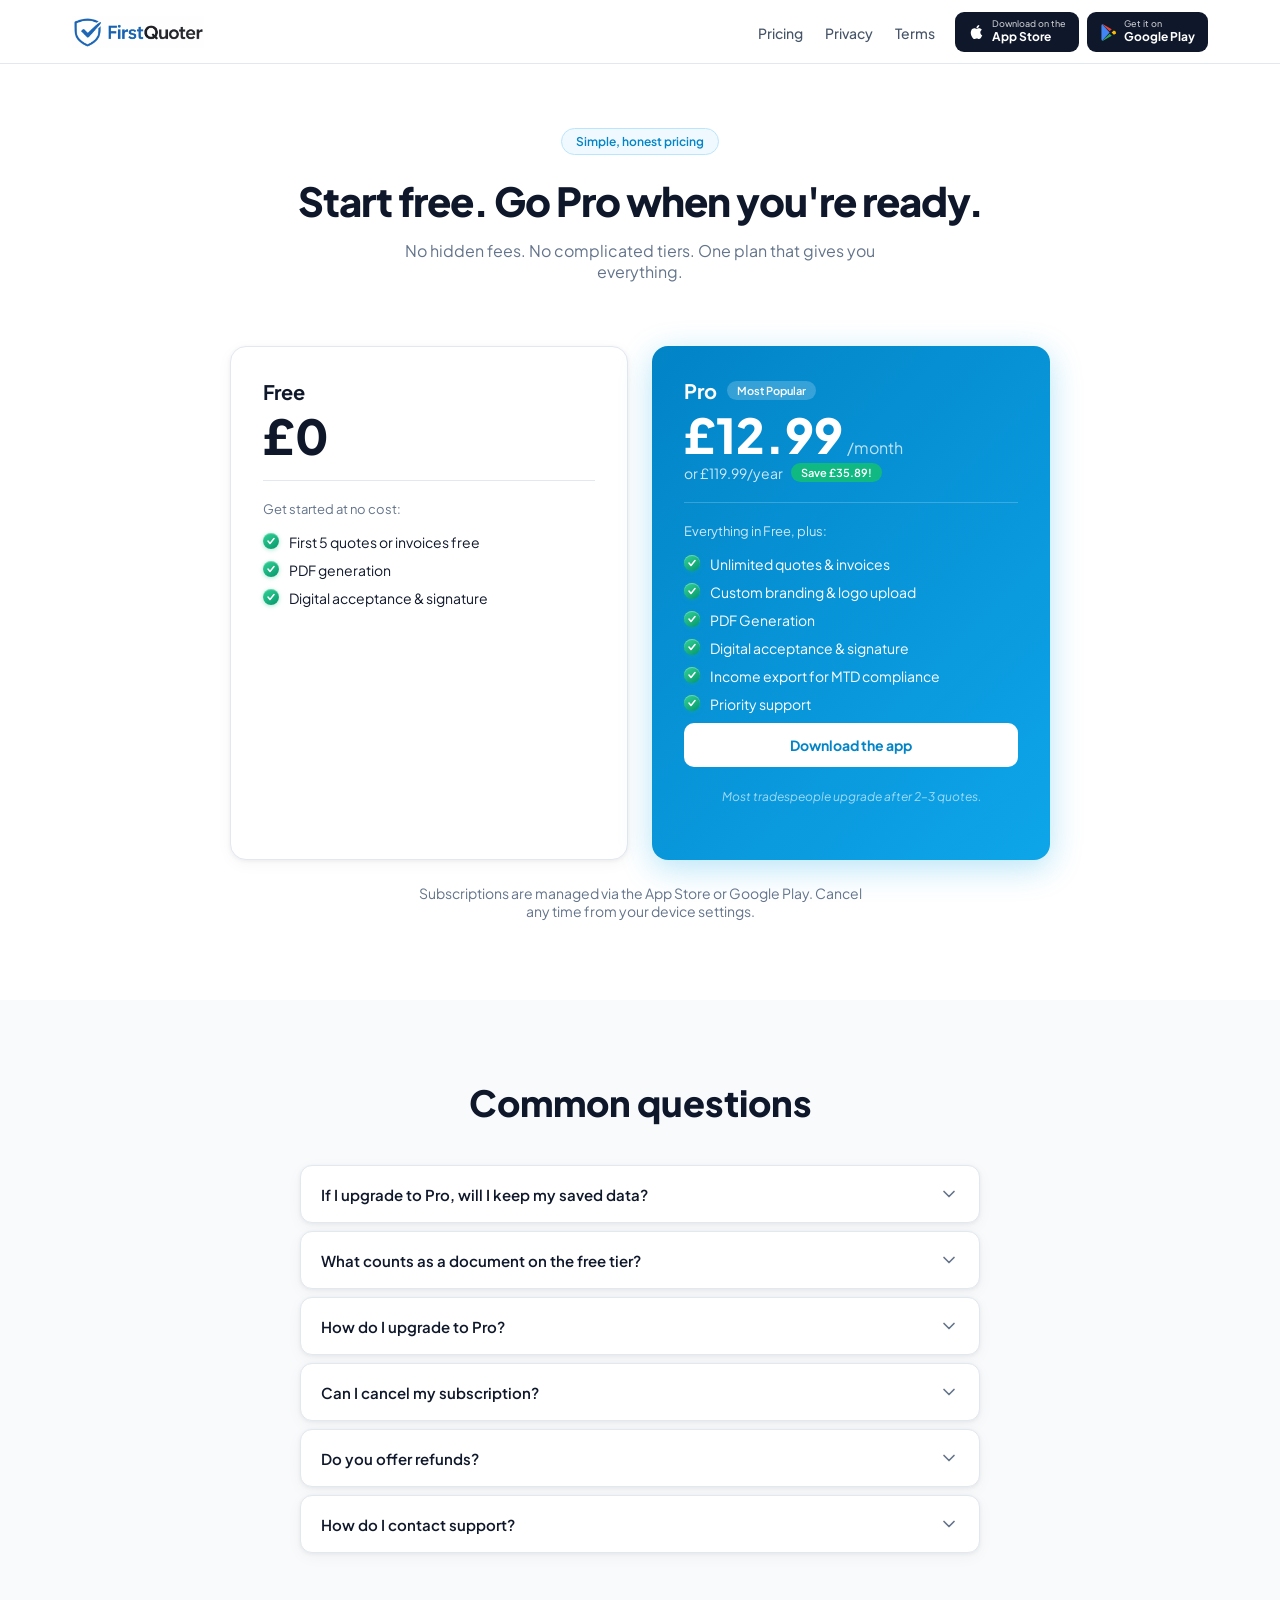
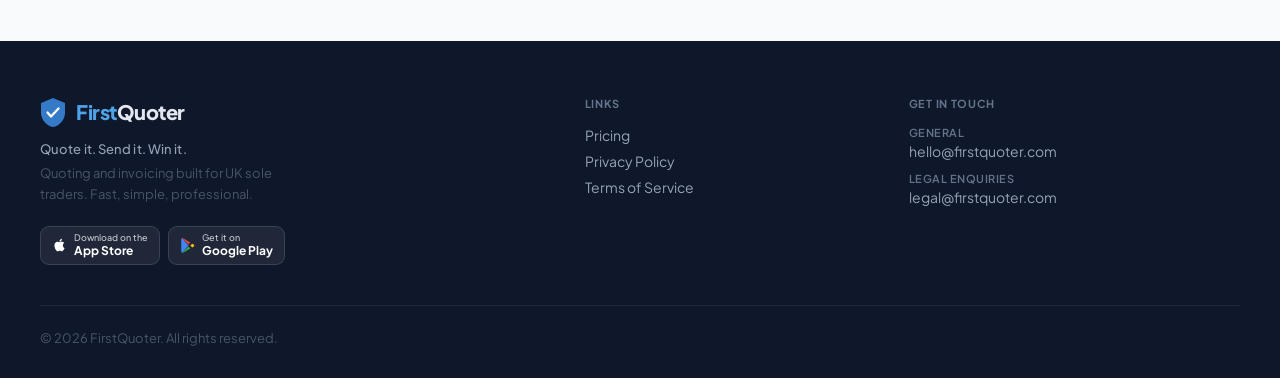
==== commit d4ba4172: "Update hero copy, download band, and pricing page - Replace hero sub with stronger pain-point copy -" ====
--- a/pricing.html
+++ b/pricing.html
@@ -136,9 +136,7 @@
     </div>
 
     <!-- PRO CARD -->
-    <div class="pricing-card-pro" style="overflow:hidden;padding:0;">
-      <div class="pro-launch-ribbon">Launch offer: first year £99 — save £56.88!</div>
-      <div style="padding:32px;">
+    <div class="pricing-card-pro">
       <div class="pricing-plan-row">
         <span class="pricing-plan-name-white">Pro</span>
         <span class="pricing-popular-badge">Most Popular</span>
@@ -206,7 +204,6 @@
       <!-- TODO: Add App Store link when live -->
       <a href="#" class="btn-white-full">Download the app</a>
       <p class="pro-social-proof">Most tradespeople upgrade after 2–3 quotes.</p>
-    </div>
     </div>
 
   </div>
--- a/style.css
+++ b/style.css
@@ -115,35 +115,6 @@
   color: var(--near-black);
 }
 
-/* Nav CTA button */
-.btn-nav-cta {
-  display: inline-flex;
-  align-items: center;
-  background: var(--blue);
-  color: #fff;
-  border-radius: 8px;
-  padding: 8px 16px;
-  font-size: 13.5px;
-  font-weight: 600;
-  text-decoration: none;
-  transition: background 0.15s, transform 0.1s;
-  white-space: nowrap;
-  flex-shrink: 0;
-}
-
-.btn-nav-cta:hover {
-  background: var(--blue-dark);
-  transform: translateY(-1px);
-}
-
-.btn-nav-cta--mobile {
-  display: block;
-  text-align: center;
-  border-radius: 10px;
-  padding: 12px 16px;
-  font-size: 15px;
-  margin-bottom: 4px;
-}
 
 .nav-badges {
   display: flex;
@@ -2018,7 +1989,7 @@
 }
 
 /* ============================================================
-   HERO — primary CTA button
+   HERO — primary CTA button (used in pricing section)
    ============================================================ */
 .btn-hero-cta {
   display: inline-block;
@@ -2047,6 +2018,35 @@
     width: 100%;
     box-sizing: border-box;
   }
+}
+
+/* ============================================================
+   HERO — download band + store badges grouped unit
+   ============================================================ */
+.hero-download-group {
+  display: inline-flex;
+  flex-direction: column;
+  margin-bottom: 20px;
+  border-radius: 12px;
+  overflow: hidden;
+  border: 1px solid #bfdbf7;
+}
+.hero-download-band {
+  background: #dbeeff;
+  color: #1558a8;
+  font-size: 11px;
+  font-weight: 700;
+  text-transform: uppercase;
+  letter-spacing: 0.1em;
+  text-align: center;
+  padding: 7px 16px;
+}
+.hero-download-group .hero-ctas {
+  margin-bottom: 0;
+  padding: 10px 10px;
+  background: #f0f7ff;
+  gap: 8px;
+  flex-wrap: nowrap;
 }
 
 /* ============================================================
